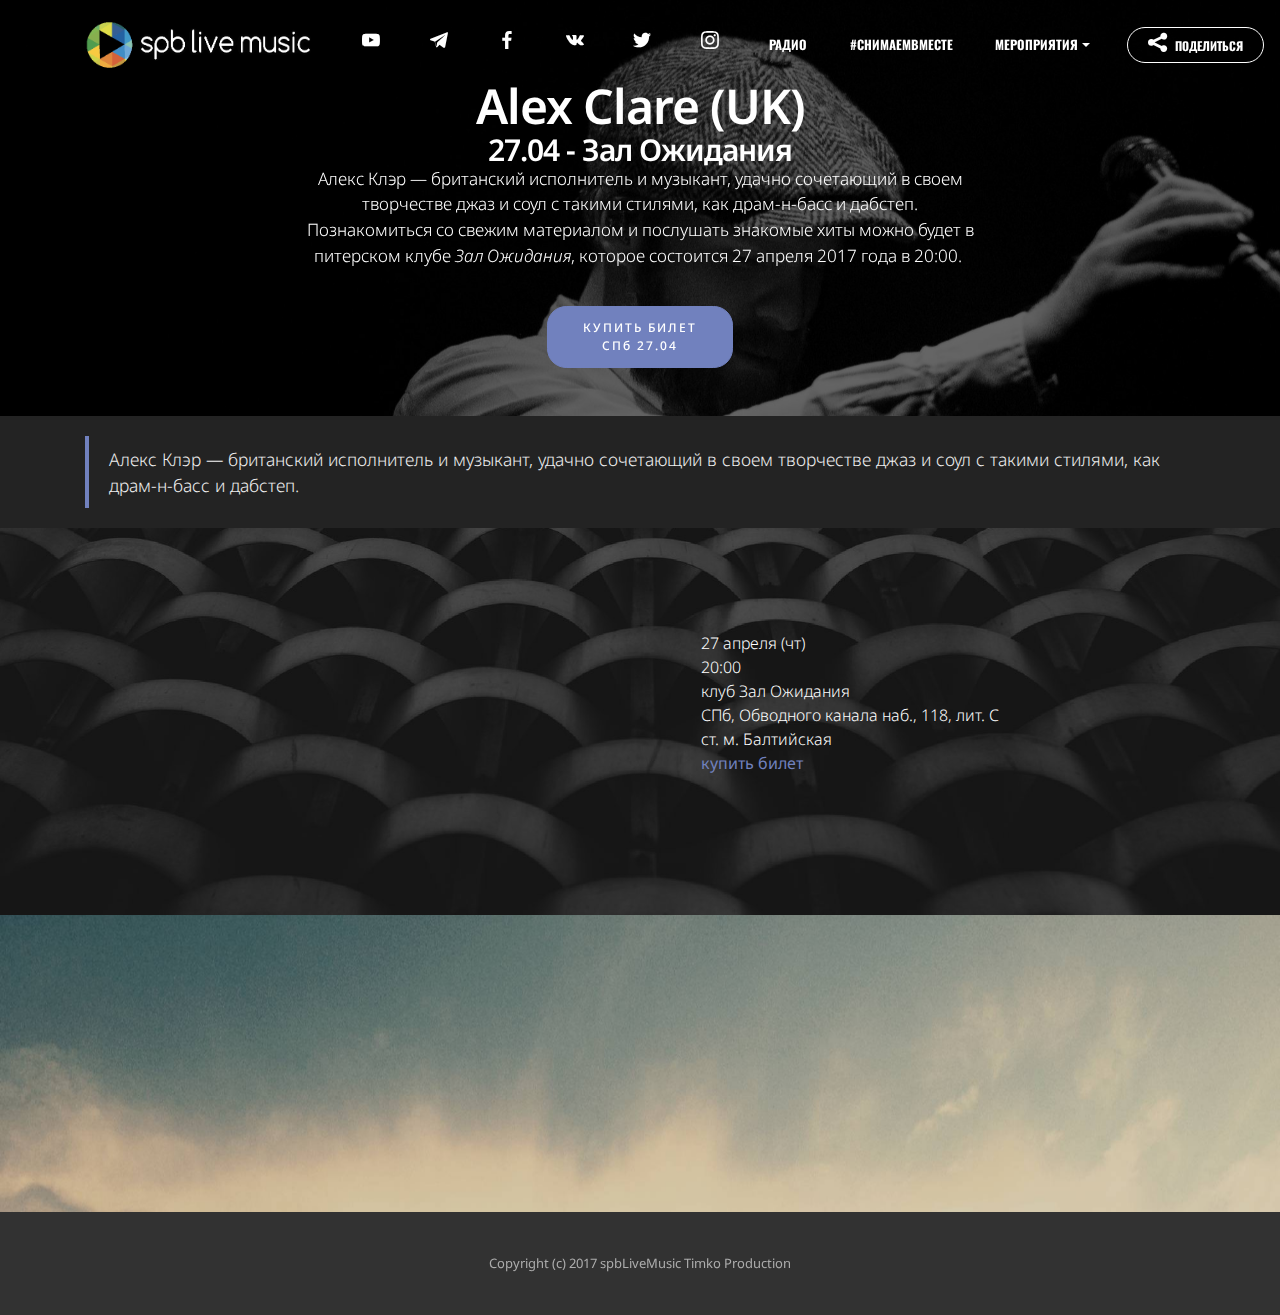
==== alex-clare.html @ aedd5a58 "create github pages" ====
<!DOCTYPE html>
<html>
<head>
  <!-- Site made with Mobirise Website Builder v3.12.1, https://mobirise.com -->
  <meta charset="UTF-8">
  <meta http-equiv="X-UA-Compatible" content="IE=edge">
  <meta name="generator" content="Mobirise v3.12.1, mobirise.com">
  <meta name="viewport" content="width=device-width, initial-scale=1">
  <link rel="shortcut icon" href="assets/images/favicon-96x96-128x128-6.png" type="image/x-icon">
  <meta name="description" content="Информация и отчёты о самых интересных концертах в Санкт-Петербурге! spbLiveMusic.ru Alex Clare">
  <title>spb Live Music - Alex Clare - Правильная Живая Музыка в Санкт-Петербурге // spbLiveMusic.ru</title>
  <link rel="stylesheet" href="https://fonts.googleapis.com/css?family=Lora:400,700,400italic,700italic&amp;subset=latin">
  <link rel="stylesheet" href="https://fonts.googleapis.com/css?family=Montserrat:400,700">
  <link rel="stylesheet" href="https://fonts.googleapis.com/css?family=Raleway:100,100i,200,200i,300,300i,400,400i,500,500i,600,600i,700,700i,800,800i,900,900i">
  <link rel="stylesheet" href="assets/bootstrap-material-design-font/css/material.css">
  <link rel="stylesheet" href="assets/tether/tether.min.css">
  <link rel="stylesheet" href="assets/bootstrap/css/bootstrap.min.css">
  <link rel="stylesheet" href="assets/animate.css/animate.min.css">
  <link rel="stylesheet" href="assets/dropdown/css/style.css">
  <link rel="stylesheet" href="assets/socicon/css/styles.css">
  <link rel="stylesheet" href="assets/theme/css/style.css">
  <link rel="stylesheet" href="assets/mobirise/css/mbr-additional.css" type="text/css">
  
  
  
</head>
<body>

<!-- Google Analytics -->
<script>
  (function(i,s,o,g,r,a,m){i['GoogleAnalyticsObject']=r;i[r]=i[r]||function(){
  (i[r].q=i[r].q||[]).push(arguments)},i[r].l=1*new Date();a=s.createElement(o),
  m=s.getElementsByTagName(o)[0];a.async=1;a.src=g;m.parentNode.insertBefore(a,m)
  })(window,document,'script','https://www.google-analytics.com/analytics.js','ga');

  ga('create', 'UA-97236355-1', 'auto');
  ga('send', 'pageview');

</script>
<!-- /Google Analytics -->


<section id="menu-2w">

    <nav class="navbar navbar-dropdown bg-color transparent navbar-fixed-top">
        <div class="container">

            <div class="mbr-table">
                <div class="mbr-table-cell">

                    <div class="navbar-brand">
                        <a href="http://spblivemusic.ru" class="navbar-logo"><img src="assets/images/spblivemusiclogoalpha-2-581x128.png" alt="spb Live Music - Правильная Живая Музыка в СПб" title="spbLiveMusic.ru"></a>
                        
                    </div>

                </div>
                <div class="mbr-table-cell">

                    <button class="navbar-toggler pull-xs-right hidden-md-up" type="button" data-toggle="collapse" data-target="#exCollapsingNavbar">
                        <div class="hamburger-icon"></div>
                    </button>

                    <ul class="nav-dropdown collapse pull-xs-right nav navbar-nav navbar-toggleable-sm" id="exCollapsingNavbar"><li class="nav-item"><a class="nav-link link" href="https://www.youtube.com/channel/UCCY2X1tJ2CCzSnLNsXWW21g" aria-expanded="false" target="_blank"><span class="socicon socicon-youtube mbr-iconfont mbr-iconfont-btn"></span></a></li><li class="nav-item"><a class="nav-link link" href="https://t.me/spbLiveMusic" aria-expanded="false" target="_blank"><span class="socicon socicon-telegram mbr-iconfont mbr-iconfont-btn"></span></a></li><li class="nav-item"><a class="nav-link link" href="https://www.facebook.com/spbLiveMusic/" aria-expanded="false" target="_blank"><span class="socicon socicon-facebook mbr-iconfont mbr-iconfont-btn"></span></a></li><li class="nav-item"><a class="nav-link link" href="https://vk.com/spblivemusicru" aria-expanded="false" target="_blank"><span class="socicon socicon-vkontakte mbr-iconfont mbr-iconfont-btn"></span></a></li><li class="nav-item"><a class="nav-link link" href="https://twitter.com/SpbLiveMusic" aria-expanded="false" target="_blank"><span class="socicon socicon-twitter mbr-iconfont mbr-iconfont-btn"></span></a></li><li class="nav-item"><a class="nav-link link" href="https://instagram.com/spbLiveMusic" aria-expanded="false" target="_blank"><span class="socicon socicon-instagram mbr-iconfont mbr-iconfont-btn"></span></a></li><li class="nav-item"><a class="nav-link link" href="https://spblivemusic.ru/radio" aria-expanded="false" target="_blank">РАДИО</a></li><li class="nav-item"><a class="nav-link link" href="index.html#msg-box5-3h" aria-expanded="false">#СНИМАЕМВМЕСТЕ</a></li><li class="nav-item dropdown open"><a class="nav-link link dropdown-toggle" href="" aria-expanded="true" data-toggle="dropdown-submenu">МЕРОПРИЯТИЯ</a><div class="dropdown-menu"><a class="dropdown-item" href="royksopp.html" aria-expanded="false"><p>RÖYKSOPP - 17.06 (СБ, МСК)</p></a><a class="dropdown-item" href="torba-na-kruche.html" aria-expanded="false"><p>ТОРБА-НА-КРУЧЕ - 22.06 (ЧТ)</p></a><a class="dropdown-item" href="raised-by-swans.html" aria-expanded="false"><p>RAISED BY SWANS (CANADA)</p></a><br></div></li><li class="nav-item nav-btn"><a class="nav-link btn btn-white btn-white-outline" href="#bottom"><span class="socicon socicon-sharethis mbr-iconfont mbr-iconfont-btn"></span>ПОДЕЛИТЬСЯ</a></li></ul>
                    <button hidden="" class="navbar-toggler navbar-close" type="button" data-toggle="collapse" data-target="#exCollapsingNavbar">
                        <div class="close-icon"></div>
                    </button>

                </div>
            </div>

        </div>
    </nav>

</section>

<section class="engine"><a rel="external" href="https://mobirise.com">Web Page Creator</a></section><section class="mbr-section article mbr-parallax-background mbr-after-navbar" id="msg-box3-2v" style="background-image: url(assets/images/alex-clare-2000x1125.jpg); padding-top: 80px; padding-bottom: 40px;">

    <div class="mbr-overlay" style="opacity: 0.6; background-color: rgb(0, 0, 0);">
    </div>
    <div class="container">
        <div class="row">
            <div class="col-md-8 col-md-offset-2 text-xs-center">
                <h3 class="mbr-section-title display-2">Alex Clare (UK)<div>27.04 - Зал Ожидания</div></h3>
                <div class="lead">Алекс Клэр — британский исполнитель и музыкант, удачно сочетающий в своем творчестве джаз и соул с такими стилями, как драм-н-басс и дабстеп.<div>Познакомиться со свежим материалом и послушать знакомые хиты можно будет в питерском клубе <em>Зал Ожидания</em>, которое состоится 27 апреля 2017 года в 20:00.&nbsp;</div></div>
                <div><a class="btn btn-primary" href="https://spb.ponominalu.ru/event/alex-clare?promote=timkopro" target="_blank">КУПИТЬ БИЛЕТ<br>СПб 27.04<br></a> </div>
            </div>
        </div>
    </div>

</section>

<section class="mbr-section article mbr-section__container" id="content2-2y" style="background-color: rgb(35, 35, 35); padding-top: 20px; padding-bottom: 20px;">

    <div class="container">
        <div class="row">
            <div class="col-xs-12 lead"><blockquote>Алекс Клэр — британский исполнитель и музыкант, удачно сочетающий в своем творчестве джаз и соул с такими стилями, как драм-н-басс и дабстеп.</blockquote></div>
        </div>
    </div>

</section>

<section class="mbr-section" id="msg-box5-2z" style="background-image: url(assets/images/mbr-2-2000x1333.jpg); padding-top: 40px; padding-bottom: 40px;">

    <div class="mbr-overlay" style="opacity: 0.5; background-color: rgb(0, 0, 0);">
    </div>
    <div class="container">
        <div class="row">
            <div class="mbr-table-md-up">

              <div class="mbr-table-cell mbr-right-padding-md-up mbr-valign-top col-md-7 image-size" style="width: 54%;">
                  <div class="mbr-figure"><iframe class="mbr-embedded-video" src="https://www.youtube.com/embed/OuvdzBt64RQ?rel=0&amp;amp;showinfo=0&amp;autoplay=0&amp;loop=0" width="1280" height="720" frameborder="0" allowfullscreen></iframe></div>
              </div>

              


              <div class="mbr-table-cell col-md-5 text-xs-center text-md-left content-size">
                  
                  <div class="lead">

                    <p>27 апреля (чт)<br>20:00<br>клуб Зал Ожидания<br>СПб, Обводного канала наб., 118, лит. C<br>ст. м. Балтийская<br><a href="https://spb.ponominalu.ru/event/alex-clare?promote=timkopro" target="_blank">купить билет</a><br></p>

                  </div>

                  
              </div>


              

            </div>
        </div>
    </div>

</section>

<section class="mbr-section mbr-section-md-padding mbr-parallax-background" id="social-buttons1-30" style="background-image: url(assets/images/jumbotron.jpg); padding-top: 90px; padding-bottom: 90px;">
    
    <div class="container">
        <div class="row">
            <div class="col-md-8 col-md-offset-2 text-xs-center">
                <h3 class="mbr-section-title display-2">Поделиться этой страницей</h3>
                <div>

                  <div class="mbr-social-likes" data-counters="false">
                    <span class="btn btn-social facebook" title="Share link on Facebook">
                        <i class="socicon socicon-facebook"></i>
                    </span>
                    <span class="btn btn-social twitter" title="Share link on Twitter">
                        <i class="socicon socicon-twitter"></i>
                    </span>
                    <span class="btn btn-social plusone" title="Share link on Google+">
                        <i class="socicon socicon-googleplus"></i>
                    </span>
                    <span class="btn btn-social vkontakte" title="Share link on VKontakte">
                        <i class="socicon socicon-vkontakte"></i>
                    </span>
                    <span class="btn btn-social odnoklassniki" title="Share link on Odnoklassniki">
                        <i class="socicon socicon-odnoklassniki"></i>
                    </span>
                  </div>

                </div>
            </div>
        </div>
    </div>
</section>

<footer class="mbr-small-footer mbr-section mbr-section-nopadding" id="footer1-2x" style="background-color: rgb(50, 50, 50); padding-top: 2.625rem; padding-bottom: 2.625rem;">
    
    <div class="container">
        <p class="text-xs-center">Copyright (c) 2017 spbLiveMusic Timko Production</p>
    </div>
</footer>


  <script src="assets/web/assets/jquery/jquery.min.js"></script>
  <script src="assets/tether/tether.min.js"></script>
  <script src="assets/bootstrap/js/bootstrap.min.js"></script>
  <script src="assets/smooth-scroll/smooth-scroll.js"></script>
  <script src="assets/jarallax/jarallax.js"></script>
  <script src="assets/viewport-checker/jquery.viewportchecker.js"></script>
  <script src="assets/dropdown/js/script.min.js"></script>
  <script src="assets/touch-swipe/jquery.touch-swipe.min.js"></script>
  <script src="assets/social-likes/social-likes.js"></script>
  <script src="assets/theme/js/script.js"></script>
  
  
  <input name="animation" type="hidden">
  </body>
</html>
---- assets/bootstrap-material-design-font/css/material.css ----
@font-face {
  font-family: 'Material-Design-Icons';
  src: url('../fonts/Material-Design-Icons.eot?3ocs8m');
  src: url('../fonts/Material-Design-Icons.eot?#iefix3ocs8m') format('embedded-opentype'), url('../fonts/Material-Design-Icons.woff?3ocs8m') format('woff'), url('../fonts/Material-Design-Icons.ttf?3ocs8m') format('truetype'), url('../fonts/Material-Design-Icons.svg?3ocs8m#Material-Design-Icons') format('svg');
  font-weight: normal;
  font-style: normal;
}
[class^="mdi-"],
[class*="mdi-"] {
  speak: none;
  display: inline-block;
  font-style: normal;
  font-variant:normal;
  font-weight:normal;
  /*font-size:24px;*/
  line-height:1;
  font-family:'Material-Design-Icons' !important;
  text-rendering: auto;
  
  -webkit-font-smoothing: antialiased;
  -moz-osx-font-smoothing: grayscale;
  -webkit-transform: translate(0, 0);
      -ms-transform: translate(0, 0);
          transform: translate(0, 0);
}
[class^="mdi-"]:before,
[class*="mdi-"]:before {
  display: inline-block;
  speak: none;
  text-decoration: inherit;
}
[class^="mdi-"].pull-left,
[class*="mdi-"].pull-left {
  margin-right: .3em;
}
[class^="mdi-"].pull-right,
[class*="mdi-"].pull-right {
  margin-left: .3em;
}
[class^="mdi-"].mdi-lg:before,
[class*="mdi-"].mdi-lg:before,
[class^="mdi-"].mdi-lg:after,
[class*="mdi-"].mdi-lg:after {
  font-size: 1.33333333em;
  line-height: 0.75em;
  vertical-align: -15%;
}
[class^="mdi-"].mdi-2x:before,
[class*="mdi-"].mdi-2x:before,
[class^="mdi-"].mdi-2x:after,
[class*="mdi-"].mdi-2x:after {
  font-size: 2em;
}
[class^="mdi-"].mdi-3x:before,
[class*="mdi-"].mdi-3x:before,
[class^="mdi-"].mdi-3x:after,
[class*="mdi-"].mdi-3x:after {
  font-size: 3em;
}
[class^="mdi-"].mdi-4x:before,
[class*="mdi-"].mdi-4x:before,
[class^="mdi-"].mdi-4x:after,
[class*="mdi-"].mdi-4x:after {
  font-size: 4em;
}
[class^="mdi-"].mdi-5x:before,
[class*="mdi-"].mdi-5x:before,
[class^="mdi-"].mdi-5x:after,
[class*="mdi-"].mdi-5x:after {
  font-size: 5em;
}
[class^="mdi-device-signal-cellular-"]:after,
[class^="mdi-device-battery-"]:after,
[class^="mdi-device-battery-charging-"]:after,
[class^="mdi-device-signal-cellular-connected-no-internet-"]:after,
[class^="mdi-device-signal-wifi-"]:after,
[class^="mdi-device-signal-wifi-statusbar-not-connected"]:after,
.mdi-device-network-wifi:after {
  opacity: .3;
  position: absolute;
  left: 0;
  top: 0;
  z-index: 1;
  display: inline-block;
  speak: none;
  text-decoration: inherit;
}
[class^="mdi-device-signal-cellular-"]:after {
  content: "\e758";
}
[class^="mdi-device-battery-"]:after {
  content: "\e735";
}
[class^="mdi-device-battery-charging-"]:after {
  content: "\e733";
}
[class^="mdi-device-signal-cellular-connected-no-internet-"]:after {
  content: "\e75d";
}
[class^="mdi-device-signal-wifi-"]:after,
.mdi-device-network-wifi:after {
  content: "\e765";
}
[class^="mdi-device-signal-wifi-statusbasr-not-connected"]:after {
  content: "\e8f7";
}
.mdi-device-signal-cellular-off:after,
.mdi-device-signal-cellular-null:after,
.mdi-device-signal-cellular-no-sim:after,
.mdi-device-signal-wifi-off:after,
.mdi-device-signal-wifi-4-bar:after,
.mdi-device-signal-cellular-4-bar:after,
.mdi-device-battery-alert:after,
.mdi-device-signal-cellular-connected-no-internet-4-bar:after,
.mdi-device-battery-std:after,
.mdi-device-battery-full .mdi-device-battery-unknown:after {
  content: "";
}
.mdi-fw {
  width: 1.28571429em;
  text-align: center;
}
.mdi-ul {
  padding-left: 0;
  margin-left: 2.14285714em;
  list-style-type: none;
}
.mdi-ul > li {
  position: relative;
}
.mdi-li {
  position: absolute;
  left: -2.14285714em;
  width: 2.14285714em;
  top: 0.14285714em;
  text-align: center;
}
.mdi-li.mdi-lg {
  left: -1.85714286em;
}
.mdi-border {
  padding: .2em .25em .15em;
  border: solid 0.08em #eeeeee;
  border-radius: .1em;
}
.mdi-spin {
  -webkit-animation: mdi-spin 2s infinite linear;
  animation: mdi-spin 2s infinite linear;
  -webkit-transform-origin: 50% 50%;
  -ms-transform-origin: 50% 50%;
      transform-origin: 50% 50%;
}
.mdi-pulse {
  -webkit-animation: mdi-spin 1s steps(8) infinite;
  animation: mdi-spin 1s steps(8) infinite;
  -webkit-transform-origin: 50% 50%;
  -ms-transform-origin: 50% 50%;
      transform-origin: 50% 50%;
}
@-webkit-keyframes mdi-spin {
  0% {
    -webkit-transform: rotate(0deg);
    transform: rotate(0deg);
  }
  100% {
    -webkit-transform: rotate(359deg);
    transform: rotate(359deg);
  }
}
@keyframes mdi-spin {
  0% {
    -webkit-transform: rotate(0deg);
    transform: rotate(0deg);
  }
  100% {
    -webkit-transform: rotate(359deg);
    transform: rotate(359deg);
  }
}
.mdi-rotate-90 {
  filter: progid:DXImageTransform.Microsoft.BasicImage(rotation=1);
  -webkit-transform: rotate(90deg);
  -ms-transform: rotate(90deg);
  transform: rotate(90deg);
}
.mdi-rotate-180 {
  filter: progid:DXImageTransform.Microsoft.BasicImage(rotation=2);
  -webkit-transform: rotate(180deg);
  -ms-transform: rotate(180deg);
  transform: rotate(180deg);
}
.mdi-rotate-270 {
  filter: progid:DXImageTransform.Microsoft.BasicImage(rotation=3);
  -webkit-transform: rotate(270deg);
  -ms-transform: rotate(270deg);
  transform: rotate(270deg);
}
.mdi-flip-horizontal {
  filter: progid:DXImageTransform.Microsoft.BasicImage(rotation=0, mirror=1);
  -webkit-transform: scale(-1, 1);
  -ms-transform: scale(-1, 1);
  transform: scale(-1, 1);
}
.mdi-flip-vertical {
  filter: progid:DXImageTransform.Microsoft.BasicImage(rotation=2, mirror=1);
  -webkit-transform: scale(1, -1);
  -ms-transform: scale(1, -1);
  transform: scale(1, -1);
}
:root .mdi-rotate-90,
:root .mdi-rotate-180,
:root .mdi-rotate-270,
:root .mdi-flip-horizontal,
:root .mdi-flip-vertical {
  -webkit-filter: none;
          filter: none;
}
.mdi-stack {
  position: relative;
  display: inline-block;
  width: 2em;
  height: 2em;
  line-height: 2em;
  vertical-align: middle;
}
.mdi-stack-1x,
.mdi-stack-2x {
  position: absolute;
  left: 0;
  width: 100%;
  text-align: center;
}
.mdi-stack-1x {
  line-height: inherit;
}
.mdi-stack-2x {
  font-size: 2em;
}
.mdi-inverse {
  color: #ffffff;
}
/* Start Icons */
.mdi-action-3d-rotation:before {
  content: "\e600";
}
.mdi-action-accessibility:before {
  content: "\e601";
}
.mdi-action-account-balance-wallet:before {
  content: "\e602";
}
.mdi-action-account-balance:before {
  content: "\e603";
}
.mdi-action-account-box:before {
  content: "\e604";
}
.mdi-action-account-child:before {
  content: "\e605";
}
.mdi-action-account-circle:before {
  content: "\e606";
}
.mdi-action-add-shopping-cart:before {
  content: "\e607";
}
.mdi-action-alarm-add:before {
  content: "\e608";
}
.mdi-action-alarm-off:before {
  content: "\e609";
}
.mdi-action-alarm-on:before {
  content: "\e60a";
}
.mdi-action-alarm:before {
  content: "\e60b";
}
.mdi-action-android:before {
  content: "\e60c";
}
.mdi-action-announcement:before {
  content: "\e60d";
}
.mdi-action-aspect-ratio:before {
  content: "\e60e";
}
.mdi-action-assessment:before {
  content: "\e60f";
}
.mdi-action-assignment-ind:before {
  content: "\e610";
}
.mdi-action-assignment-late:before {
  content: "\e611";
}
.mdi-action-assignment-return:before {
  content: "\e612";
}
.mdi-action-assignment-returned:before {
  content: "\e613";
}
.mdi-action-assignment-turned-in:before {
  content: "\e614";
}
.mdi-action-assignment:before {
  content: "\e615";
}
.mdi-action-autorenew:before {
  content: "\e616";
}
.mdi-action-backup:before {
  content: "\e617";
}
.mdi-action-book:before {
  content: "\e618";
}
.mdi-action-bookmark-outline:before {
  content: "\e619";
}
.mdi-action-bookmark:before {
  content: "\e61a";
}
.mdi-action-bug-report:before {
  content: "\e61b";
}
.mdi-action-cached:before {
  content: "\e61c";
}
.mdi-action-check-circle:before {
  content: "\e61d";
}
.mdi-action-class:before {
  content: "\e61e";
}
.mdi-action-credit-card:before {
  content: "\e61f";
}
.mdi-action-dashboard:before {
  content: "\e620";
}
.mdi-action-delete:before {
  content: "\e621";
}
.mdi-action-description:before {
  content: "\e622";
}
.mdi-action-dns:before {
  content: "\e623";
}
.mdi-action-done-all:before {
  content: "\e624";
}
.mdi-action-done:before {
  content: "\e625";
}
.mdi-action-event:before {
  content: "\e626";
}
.mdi-action-exit-to-app:before {
  content: "\e627";
}
.mdi-action-explore:before {
  content: "\e628";
}
.mdi-action-extension:before {
  content: "\e629";
}
.mdi-action-face-unlock:before {
  content: "\e62a";
}
.mdi-action-favorite-outline:before {
  content: "\e62b";
}
.mdi-action-favorite:before {
  content: "\e62c";
}
.mdi-action-find-in-page:before {
  content: "\e62d";
}
.mdi-action-find-replace:before {
  content: "\e62e";
}
.mdi-action-flip-to-back:before {
  content: "\e62f";
}
.mdi-action-flip-to-front:before {
  content: "\e630";
}
.mdi-action-get-app:before {
  content: "\e631";
}
.mdi-action-grade:before {
  content: "\e632";
}
.mdi-action-group-work:before {
  content: "\e633";
}
.mdi-action-help:before {
  content: "\e634";
}
.mdi-action-highlight-remove:before {
  content: "\e635";
}
.mdi-action-history:before {
  content: "\e636";
}
.mdi-action-home:before {
  content: "\e637";
}
.mdi-action-https:before {
  content: "\e638";
}
.mdi-action-info-outline:before {
  content: "\e639";
}
.mdi-action-info:before {
  content: "\e63a";
}
.mdi-action-input:before {
  content: "\e63b";
}
.mdi-action-invert-colors:before {
  content: "\e63c";
}
.mdi-action-label-outline:before {
  content: "\e63d";
}
.mdi-action-label:before {
  content: "\e63e";
}
.mdi-action-language:before {
  content: "\e63f";
}
.mdi-action-launch:before {
  content: "\e640";
}
.mdi-action-list:before {
  content: "\e641";
}
.mdi-action-lock-open:before {
  content: "\e642";
}
.mdi-action-lock-outline:before {
  content: "\e643";
}
.mdi-action-lock:before {
  content: "\e644";
}
.mdi-action-loyalty:before {
  content: "\e645";
}
.mdi-action-markunread-mailbox:before {
  content: "\e646";
}
.mdi-action-note-add:before {
  content: "\e647";
}
.mdi-action-open-in-browser:before {
  content: "\e648";
}
.mdi-action-open-in-new:before {
  content: "\e649";
}
.mdi-action-open-with:before {
  content: "\e64a";
}
.mdi-action-pageview:before {
  content: "\e64b";
}
.mdi-action-payment:before {
  content: "\e64c";
}
.mdi-action-perm-camera-mic:before {
  content: "\e64d";
}
.mdi-action-perm-contact-cal:before {
  content: "\e64e";
}
.mdi-action-perm-data-setting:before {
  content: "\e64f";
}
.mdi-action-perm-device-info:before {
  content: "\e650";
}
.mdi-action-perm-identity:before {
  content: "\e651";
}
.mdi-action-perm-media:before {
  content: "\e652";
}
.mdi-action-perm-phone-msg:before {
  content: "\e653";
}
.mdi-action-perm-scan-wifi:before {
  content: "\e654";
}
.mdi-action-picture-in-picture:before {
  content: "\e655";
}
.mdi-action-polymer:before {
  content: "\e656";
}
.mdi-action-print:before {
  content: "\e657";
}
.mdi-action-query-builder:before {
  content: "\e658";
}
.mdi-action-question-answer:before {
  content: "\e659";
}
.mdi-action-receipt:before {
  content: "\e65a";
}
.mdi-action-redeem:before {
  content: "\e65b";
}
.mdi-action-reorder:before {
  content: "\e65c";
}
.mdi-action-report-problem:before {
  content: "\e65d";
}
.mdi-action-restore:before {
  content: "\e65e";
}
.mdi-action-room:before {
  content: "\e65f";
}
.mdi-action-schedule:before {
  content: "\e660";
}
.mdi-action-search:before {
  content: "\e661";
}
.mdi-action-settings-applications:before {
  content: "\e662";
}
.mdi-action-settings-backup-restore:before {
  content: "\e663";
}
.mdi-action-settings-bluetooth:before {
  content: "\e664";
}
.mdi-action-settings-cell:before {
  content: "\e665";
}
.mdi-action-settings-display:before {
  content: "\e666";
}
.mdi-action-settings-ethernet:before {
  content: "\e667";
}
.mdi-action-settings-input-antenna:before {
  content: "\e668";
}
.mdi-action-settings-input-component:before {
  content: "\e669";
}
.mdi-action-settings-input-composite:before {
  content: "\e66a";
}
.mdi-action-settings-input-hdmi:before {
  content: "\e66b";
}
.mdi-action-settings-input-svideo:before {
  content: "\e66c";
}
.mdi-action-settings-overscan:before {
  content: "\e66d";
}
.mdi-action-settings-phone:before {
  content: "\e66e";
}
.mdi-action-settings-power:before {
  content: "\e66f";
}
.mdi-action-settings-remote:before {
  content: "\e670";
}
.mdi-action-settings-voice:before {
  content: "\e671";
}
.mdi-action-settings:before {
  content: "\e672";
}
.mdi-action-shop-two:before {
  content: "\e673";
}
.mdi-action-shop:before {
  content: "\e674";
}
.mdi-action-shopping-basket:before {
  content: "\e675";
}
.mdi-action-shopping-cart:before {
  content: "\e676";
}
.mdi-action-speaker-notes:before {
  content: "\e677";
}
.mdi-action-spellcheck:before {
  content: "\e678";
}
.mdi-action-star-rate:before {
  content: "\e679";
}
.mdi-action-stars:before {
  content: "\e67a";
}
.mdi-action-store:before {
  content: "\e67b";
}
.mdi-action-subject:before {
  content: "\e67c";
}
.mdi-action-supervisor-account:before {
  content: "\e67d";
}
.mdi-action-swap-horiz:before {
  content: "\e67e";
}
.mdi-action-swap-vert-circle:before {
  content: "\e67f";
}
.mdi-action-swap-vert:before {
  content: "\e680";
}
.mdi-action-system-update-tv:before {
  content: "\e681";
}
.mdi-action-tab-unselected:before {
  content: "\e682";
}
.mdi-action-tab:before {
  content: "\e683";
}
.mdi-action-theaters:before {
  content: "\e684";
}
.mdi-action-thumb-down:before {
  content: "\e685";
}
.mdi-action-thumb-up:before {
  content: "\e686";
}
.mdi-action-thumbs-up-down:before {
  content: "\e687";
}
.mdi-action-toc:before {
  content: "\e688";
}
.mdi-action-today:before {
  content: "\e689";
}
.mdi-action-track-changes:before {
  content: "\e68a";
}
.mdi-action-translate:before {
  content: "\e68b";
}
.mdi-action-trending-down:before {
  content: "\e68c";
}
.mdi-action-trending-neutral:before {
  content: "\e68d";
}
.mdi-action-trending-up:before {
  content: "\e68e";
}
.mdi-action-turned-in-not:before {
  content: "\e68f";
}
.mdi-action-turned-in:before {
  content: "\e690";
}
.mdi-action-verified-user:before {
  content: "\e691";
}
.mdi-action-view-agenda:before {
  content: "\e692";
}
.mdi-action-view-array:before {
  content: "\e693";
}
.mdi-action-view-carousel:before {
  content: "\e694";
}
.mdi-action-view-column:before {
  content: "\e695";
}
.mdi-action-view-day:before {
  content: "\e696";
}
.mdi-action-view-headline:before {
  content: "\e697";
}
.mdi-action-view-list:before {
  content: "\e698";
}
.mdi-action-view-module:before {
  content: "\e699";
}
.mdi-action-view-quilt:before {
  content: "\e69a";
}
.mdi-action-view-stream:before {
  content: "\e69b";
}
.mdi-action-view-week:before {
  content: "\e69c";
}
.mdi-action-visibility-off:before {
  content: "\e69d";
}
.mdi-action-visibility:before {
  content: "\e69e";
}
.mdi-action-wallet-giftcard:before {
  content: "\e69f";
}
.mdi-action-wallet-membership:before {
  content: "\e6a0";
}
.mdi-action-wallet-travel:before {
  content: "\e6a1";
}
.mdi-action-work:before {
  content: "\e6a2";
}
.mdi-alert-error:before {
  content: "\e6a3";
}
.mdi-alert-warning:before {
  content: "\e6a4";
}
.mdi-av-album:before {
  content: "\e6a5";
}
.mdi-av-closed-caption:before {
  content: "\e6a6";
}
.mdi-av-equalizer:before {
  content: "\e6a7";
}
.mdi-av-explicit:before {
  content: "\e6a8";
}
.mdi-av-fast-forward:before {
  content: "\e6a9";
}
.mdi-av-fast-rewind:before {
  content: "\e6aa";
}
.mdi-av-games:before {
  content: "\e6ab";
}
.mdi-av-hearing:before {
  content: "\e6ac";
}
.mdi-av-high-quality:before {
  content: "\e6ad";
}
.mdi-av-loop:before {
  content: "\e6ae";
}
.mdi-av-mic-none:before {
  content: "\e6af";
}
.mdi-av-mic-off:before {
  content: "\e6b0";
}
.mdi-av-mic:before {
  content: "\e6b1";
}
.mdi-av-movie:before {
  content: "\e6b2";
}
.mdi-av-my-library-add:before {
  content: "\e6b3";
}
.mdi-av-my-library-books:before {
  content: "\e6b4";
}
.mdi-av-my-library-music:before {
  content: "\e6b5";
}
.mdi-av-new-releases:before {
  content: "\e6b6";
}
.mdi-av-not-interested:before {
  content: "\e6b7";
}
.mdi-av-pause-circle-fill:before {
  content: "\e6b8";
}
.mdi-av-pause-circle-outline:before {
  content: "\e6b9";
}
.mdi-av-pause:before {
  content: "\e6ba";
}
.mdi-av-play-arrow:before {
  content: "\e6bb";
}
.mdi-av-play-circle-fill:before {
  content: "\e6bc";
}
.mdi-av-play-circle-outline:before {
  content: "\e6bd";
}
.mdi-av-play-shopping-bag:before {
  content: "\e6be";
}
.mdi-av-playlist-add:before {
  content: "\e6bf";
}
.mdi-av-queue-music:before {
  content: "\e6c0";
}
.mdi-av-queue:before {
  content: "\e6c1";
}
.mdi-av-radio:before {
  content: "\e6c2";
}
.mdi-av-recent-actors:before {
  content: "\e6c3";
}
.mdi-av-repeat-one:before {
  content: "\e6c4";
}
.mdi-av-repeat:before {
  content: "\e6c5";
}
.mdi-av-replay:before {
  content: "\e6c6";
}
.mdi-av-shuffle:before {
  content: "\e6c7";
}
.mdi-av-skip-next:before {
  content: "\e6c8";
}
.mdi-av-skip-previous:before {
  content: "\e6c9";
}
.mdi-av-snooze:before {
  content: "\e6ca";
}
.mdi-av-stop:before {
  content: "\e6cb";
}
.mdi-av-subtitles:before {
  content: "\e6cc";
}
.mdi-av-surround-sound:before {
  content: "\e6cd";
}
.mdi-av-timer:before {
  content: "\e6ce";
}
.mdi-av-video-collection:before {
  content: "\e6cf";
}
.mdi-av-videocam-off:before {
  content: "\e6d0";
}
.mdi-av-videocam:before {
  content: "\e6d1";
}
.mdi-av-volume-down:before {
  content: "\e6d2";
}
.mdi-av-volume-mute:before {
  content: "\e6d3";
}
.mdi-av-volume-off:before {
  content: "\e6d4";
}
.mdi-av-volume-up:before {
  content: "\e6d5";
}
.mdi-av-web:before {
  content: "\e6d6";
}
.mdi-communication-business:before {
  content: "\e6d7";
}
.mdi-communication-call-end:before {
  content: "\e6d8";
}
.mdi-communication-call-made:before {
  content: "\e6d9";
}
.mdi-communication-call-merge:before {
  content: "\e6da";
}
.mdi-communication-call-missed:before {
  content: "\e6db";
}
.mdi-communication-call-received:before {
  content: "\e6dc";
}
.mdi-communication-call-split:before {
  content: "\e6dd";
}
.mdi-communication-call:before {
  content: "\e6de";
}
.mdi-communication-chat:before {
  content: "\e6df";
}
.mdi-communication-clear-all:before {
  content: "\e6e0";
}
.mdi-communication-comment:before {
  content: "\e6e1";
}
.mdi-communication-contacts:before {
  content: "\e6e2";
}
.mdi-communication-dialer-sip:before {
  content: "\e6e3";
}
.mdi-communication-dialpad:before {
  content: "\e6e4";
}
.mdi-communication-dnd-on:before {
  content: "\e6e5";
}
.mdi-communication-email:before {
  content: "\e6e6";
}
.mdi-communication-forum:before {
  content: "\e6e7";
}
.mdi-communication-import-export:before {
  content: "\e6e8";
}
.mdi-communication-invert-colors-off:before {
  content: "\e6e9";
}
.mdi-communication-invert-colors-on:before {
  content: "\e6ea";
}
.mdi-communication-live-help:before {
  content: "\e6eb";
}
.mdi-communication-location-off:before {
  content: "\e6ec";
}
.mdi-communication-location-on:before {
  content: "\e6ed";
}
.mdi-communication-message:before {
  content: "\e6ee";
}
.mdi-communication-messenger:before {
  content: "\e6ef";
}
.mdi-communication-no-sim:before {
  content: "\e6f0";
}
.mdi-communication-phone:before {
  content: "\e6f1";
}
.mdi-communication-portable-wifi-off:before {
  content: "\e6f2";
}
.mdi-communication-quick-contacts-dialer:before {
  content: "\e6f3";
}
.mdi-communication-quick-contacts-mail:before {
  content: "\e6f4";
}
.mdi-communication-ring-volume:before {
  content: "\e6f5";
}
.mdi-communication-stay-current-landscape:before {
  content: "\e6f6";
}
.mdi-communication-stay-current-portrait:before {
  content: "\e6f7";
}
.mdi-communication-stay-primary-landscape:before {
  content: "\e6f8";
}
.mdi-communication-stay-primary-portrait:before {
  content: "\e6f9";
}
.mdi-communication-swap-calls:before {
  content: "\e6fa";
}
.mdi-communication-textsms:before {
  content: "\e6fb";
}
.mdi-communication-voicemail:before {
  content: "\e6fc";
}
.mdi-communication-vpn-key:before {
  content: "\e6fd";
}
.mdi-content-add-box:before {
  content: "\e6fe";
}
.mdi-content-add-circle-outline:before {
  content: "\e6ff";
}
.mdi-content-add-circle:before {
  content: "\e700";
}
.mdi-content-add:before {
  content: "\e701";
}
.mdi-content-archive:before {
  content: "\e702";
}
.mdi-content-backspace:before {
  content: "\e703";
}
.mdi-content-block:before {
  content: "\e704";
}
.mdi-content-clear:before {
  content: "\e705";
}
.mdi-content-content-copy:before {
  content: "\e706";
}
.mdi-content-content-cut:before {
  content: "\e707";
}
.mdi-content-content-paste:before {
  content: "\e708";
}
.mdi-content-create:before {
  content: "\e709";
}
.mdi-content-drafts:before {
  content: "\e70a";
}
.mdi-content-filter-list:before {
  content: "\e70b";
}
.mdi-content-flag:before {
  content: "\e70c";
}
.mdi-content-forward:before {
  content: "\e70d";
}
.mdi-content-gesture:before {
  content: "\e70e";
}
.mdi-content-inbox:before {
  content: "\e70f";
}
.mdi-content-link:before {
  content: "\e710";
}
.mdi-content-mail:before {
  content: "\e711";
}
.mdi-content-markunread:before {
  content: "\e712";
}
.mdi-content-redo:before {
  content: "\e713";
}
.mdi-content-remove-circle-outline:before {
  content: "\e714";
}
.mdi-content-remove-circle:before {
  content: "\e715";
}
.mdi-content-remove:before {
  content: "\e716";
}
.mdi-content-reply-all:before {
  content: "\e717";
}
.mdi-content-reply:before {
  content: "\e718";
}
.mdi-content-report:before {
  content: "\e719";
}
.mdi-content-save:before {
  content: "\e71a";
}
.mdi-content-select-all:before {
  content: "\e71b";
}
.mdi-content-send:before {
  content: "\e71c";
}
.mdi-content-sort:before {
  content: "\e71d";
}
.mdi-content-text-format:before {
  content: "\e71e";
}
.mdi-content-undo:before {
  content: "\e71f";
}
.mdi-editor-attach-file:before {
  content: "\e776";
}
.mdi-editor-attach-money:before {
  content: "\e777";
}
.mdi-editor-border-all:before {
  content: "\e778";
}
.mdi-editor-border-bottom:before {
  content: "\e779";
}
.mdi-editor-border-clear:before {
  content: "\e77a";
}
.mdi-editor-border-color:before {
  content: "\e77b";
}
.mdi-editor-border-horizontal:before {
  content: "\e77c";
}
.mdi-editor-border-inner:before {
  content: "\e77d";
}
.mdi-editor-border-left:before {
  content: "\e77e";
}
.mdi-editor-border-outer:before {
  content: "\e77f";
}
.mdi-editor-border-right:before {
  content: "\e780";
}
.mdi-editor-border-style:before {
  content: "\e781";
}
.mdi-editor-border-top:before {
  content: "\e782";
}
.mdi-editor-border-vertical:before {
  content: "\e783";
}
.mdi-editor-format-align-center:before {
  content: "\e784";
}
.mdi-editor-format-align-justify:before {
  content: "\e785";
}
.mdi-editor-format-align-left:before {
  content: "\e786";
}
.mdi-editor-format-align-right:before {
  content: "\e787";
}
.mdi-editor-format-bold:before {
  content: "\e788";
}
.mdi-editor-format-clear:before {
  content: "\e789";
}
.mdi-editor-format-color-fill:before {
  content: "\e78a";
}
.mdi-editor-format-color-reset:before {
  content: "\e78b";
}
.mdi-editor-format-color-text:before {
  content: "\e78c";
}
.mdi-editor-format-indent-decrease:before {
  content: "\e78d";
}
.mdi-editor-format-indent-increase:before {
  content: "\e78e";
}
.mdi-editor-format-italic:before {
  content: "\e78f";
}
.mdi-editor-format-line-spacing:before {
  content: "\e790";
}
.mdi-editor-format-list-bulleted:before {
  content: "\e791";
}
.mdi-editor-format-list-numbered:before {
  content: "\e792";
}
.mdi-editor-format-paint:before {
  content: "\e793";
}
.mdi-editor-format-quote:before {
  content: "\e794";
}
.mdi-editor-format-size:before {
  content: "\e795";
}
.mdi-editor-format-strikethrough:before {
  content: "\e796";
}
.mdi-editor-format-textdirection-l-to-r:before {
  content: "\e797";
}
.mdi-editor-format-textdirection-r-to-l:before {
  content: "\e798";
}
.mdi-editor-format-underline:before {
  content: "\e799";
}
.mdi-editor-functions:before {
  content: "\e79a";
}
.mdi-editor-insert-chart:before {
  content: "\e79b";
}
.mdi-editor-insert-comment:before {
  content: "\e79c";
}
.mdi-editor-insert-drive-file:before {
  content: "\e79d";
}
.mdi-editor-insert-emoticon:before {
  content: "\e79e";
}
.mdi-editor-insert-invitation:before {
  content: "\e79f";
}
.mdi-editor-insert-link:before {
  content: "\e7a0";
}
.mdi-editor-insert-photo:before {
  content: "\e7a1";
}
.mdi-editor-merge-type:before {
  content: "\e7a2";
}
.mdi-editor-mode-comment:before {
  content: "\e7a3";
}
.mdi-editor-mode-edit:before {
  content: "\e7a4";
}
.mdi-editor-publish:before {
  content: "\e7a5";
}
.mdi-editor-vertical-align-bottom:before {
  content: "\e7a6";
}
.mdi-editor-vertical-align-center:before {
  content: "\e7a7";
}
.mdi-editor-vertical-align-top:before {
  content: "\e7a8";
}
.mdi-editor-wrap-text:before {
  content: "\e7a9";
}
.mdi-file-attachment:before {
  content: "\e7aa";
}
.mdi-file-cloud-circle:before {
  content: "\e7ab";
}
.mdi-file-cloud-done:before {
  content: "\e7ac";
}
.mdi-file-cloud-download:before {
  content: "\e7ad";
}
.mdi-file-cloud-off:before {
  content: "\e7ae";
}
.mdi-file-cloud-queue:before {
  content: "\e7af";
}
.mdi-file-cloud-upload:before {
  content: "\e7b0";
}
.mdi-file-cloud:before {
  content: "\e7b1";
}
.mdi-file-file-download:before {
  content: "\e7b2";
}
.mdi-file-file-upload:before {
  content: "\e7b3";
}
.mdi-file-folder-open:before {
  content: "\e7b4";
}
.mdi-file-folder-shared:before {
  content: "\e7b5";
}
.mdi-file-folder:before {
  content: "\e7b6";
}
.mdi-device-access-alarm:before {
  content: "\e720";
}
.mdi-device-access-alarms:before {
  content: "\e721";
}
.mdi-device-access-time:before {
  content: "\e722";
}
.mdi-device-add-alarm:before {
  content: "\e723";
}
.mdi-device-airplanemode-off:before {
  content: "\e724";
}
.mdi-device-airplanemode-on:before {
  content: "\e725";
}
.mdi-device-battery-20:before {
  content: "\e726";
}
.mdi-device-battery-30:before {
  content: "\e727";
}
.mdi-device-battery-50:before {
  content: "\e728";
}
.mdi-device-battery-60:before {
  content: "\e729";
}
.mdi-device-battery-80:before {
  content: "\e72a";
}
.mdi-device-battery-90:before {
  content: "\e72b";
}
.mdi-device-battery-alert:before {
  content: "\e72c";
}
.mdi-device-battery-charging-20:before {
  content: "\e72d";
}
.mdi-device-battery-charging-30:before {
  content: "\e72e";
}
.mdi-device-battery-charging-50:before {
  content: "\e72f";
}
.mdi-device-battery-charging-60:before {
  content: "\e730";
}
.mdi-device-battery-charging-80:before {
  content: "\e731";
}
.mdi-device-battery-charging-90:before {
  content: "\e732";
}
.mdi-device-battery-charging-full:before {
  content: "\e733";
}
.mdi-device-battery-full:before {
  content: "\e734";
}
.mdi-device-battery-std:before {
  content: "\e735";
}
.mdi-device-battery-unknown:before {
  content: "\e736";
}
.mdi-device-bluetooth-connected:before {
  content: "\e737";
}
.mdi-device-bluetooth-disabled:before {
  content: "\e738";
}
.mdi-device-bluetooth-searching:before {
  content: "\e739";
}
.mdi-device-bluetooth:before {
  content: "\e73a";
}
.mdi-device-brightness-auto:before {
  content: "\e73b";
}
.mdi-device-brightness-high:before {
  content: "\e73c";
}
.mdi-device-brightness-low:before {
  content: "\e73d";
}
.mdi-device-brightness-medium:before {
  content: "\e73e";
}
.mdi-device-data-usage:before {
  content: "\e73f";
}
.mdi-device-developer-mode:before {
  content: "\e740";
}
.mdi-device-devices:before {
  content: "\e741";
}
.mdi-device-dvr:before {
  content: "\e742";
}
.mdi-device-gps-fixed:before {
  content: "\e743";
}
.mdi-device-gps-not-fixed:before {
  content: "\e744";
}
.mdi-device-gps-off:before {
  content: "\e745";
}
.mdi-device-location-disabled:before {
  content: "\e746";
}
.mdi-device-location-searching:before {
  content: "\e747";
}
.mdi-device-multitrack-audio:before {
  content: "\e748";
}
.mdi-device-network-cell:before {
  content: "\e749";
}
.mdi-device-network-wifi:before {
  content: "\e74a";
}
.mdi-device-nfc:before {
  content: "\e74b";
}
.mdi-device-now-wallpaper:before {
  content: "\e74c";
}
.mdi-device-now-widgets:before {
  content: "\e74d";
}
.mdi-device-screen-lock-landscape:before {
  content: "\e74e";
}
.mdi-device-screen-lock-portrait:before {
  content: "\e74f";
}
.mdi-device-screen-lock-rotation:before {
  content: "\e750";
}
.mdi-device-screen-rotation:before {
  content: "\e751";
}
.mdi-device-sd-storage:before {
  content: "\e752";
}
.mdi-device-settings-system-daydream:before {
  content: "\e753";
}
.mdi-device-signal-cellular-0-bar:before {
  content: "\e754";
}
.mdi-device-signal-cellular-1-bar:before {
  content: "\e755";
}
.mdi-device-signal-cellular-2-bar:before {
  content: "\e756";
}
.mdi-device-signal-cellular-3-bar:before {
  content: "\e757";
}
.mdi-device-signal-cellular-4-bar:before {
  content: "\e758";
}
.mdi-signal-wifi-statusbar-connected-no-internet-after:before {
  content: "\e8f6";
}
.mdi-device-signal-cellular-connected-no-internet-0-bar:before {
  content: "\e759";
}
.mdi-device-signal-cellular-connected-no-internet-1-bar:before {
  content: "\e75a";
}
.mdi-device-signal-cellular-connected-no-internet-2-bar:before {
  content: "\e75b";
}
.mdi-device-signal-cellular-connected-no-internet-3-bar:before {
  content: "\e75c";
}
.mdi-device-signal-cellular-connected-no-internet-4-bar:before {
  content: "\e75d";
}
.mdi-device-signal-cellular-no-sim:before {
  content: "\e75e";
}
.mdi-device-signal-cellular-null:before {
  content: "\e75f";
}
.mdi-device-signal-cellular-off:before {
  content: "\e760";
}
.mdi-device-signal-wifi-0-bar:before {
  content: "\e761";
}
.mdi-device-signal-wifi-1-bar:before {
  content: "\e762";
}
.mdi-device-signal-wifi-2-bar:before {
  content: "\e763";
}
.mdi-device-signal-wifi-3-bar:before {
  content: "\e764";
}
.mdi-device-signal-wifi-4-bar:before {
  content: "\e765";
}
.mdi-device-signal-wifi-off:before {
  content: "\e766";
}
.mdi-device-signal-wifi-statusbar-1-bar:before {
  content: "\e767";
}
.mdi-device-signal-wifi-statusbar-2-bar:before {
  content: "\e768";
}
.mdi-device-signal-wifi-statusbar-3-bar:before {
  content: "\e769";
}
.mdi-device-signal-wifi-statusbar-4-bar:before {
  content: "\e76a";
}
.mdi-device-signal-wifi-statusbar-connected-no-internet-:before {
  content: "\e76b";
}
.mdi-device-signal-wifi-statusbar-connected-no-internet:before {
  content: "\e76f";
}
.mdi-device-signal-wifi-statusbar-connected-no-internet-2:before {
  content: "\e76c";
}
.mdi-device-signal-wifi-statusbar-connected-no-internet-3:before {
  content: "\e76d";
}
.mdi-device-signal-wifi-statusbar-connected-no-internet-4:before {
  content: "\e76e";
}
.mdi-signal-wifi-statusbar-not-connected-after:before {
  content: "\e8f7";
}
.mdi-device-signal-wifi-statusbar-not-connected:before {
  content: "\e770";
}
.mdi-device-signal-wifi-statusbar-null:before {
  content: "\e771";
}
.mdi-device-storage:before {
  content: "\e772";
}
.mdi-device-usb:before {
  content: "\e773";
}
.mdi-device-wifi-lock:before {
  content: "\e774";
}
.mdi-device-wifi-tethering:before {
  content: "\e775";
}
.mdi-hardware-cast-connected:before {
  content: "\e7b7";
}
.mdi-hardware-cast:before {
  content: "\e7b8";
}
.mdi-hardware-computer:before {
  content: "\e7b9";
}
.mdi-hardware-desktop-mac:before {
  content: "\e7ba";
}
.mdi-hardware-desktop-windows:before {
  content: "\e7bb";
}
.mdi-hardware-dock:before {
  content: "\e7bc";
}
.mdi-hardware-gamepad:before {
  content: "\e7bd";
}
.mdi-hardware-headset-mic:before {
  content: "\e7be";
}
.mdi-hardware-headset:before {
  content: "\e7bf";
}
.mdi-hardware-keyboard-alt:before {
  content: "\e7c0";
}
.mdi-hardware-keyboard-arrow-down:before {
  content: "\e7c1";
}
.mdi-hardware-keyboard-arrow-left:before {
  content: "\e7c2";
}
.mdi-hardware-keyboard-arrow-right:before {
  content: "\e7c3";
}
.mdi-hardware-keyboard-arrow-up:before {
  content: "\e7c4";
}
.mdi-hardware-keyboard-backspace:before {
  content: "\e7c5";
}
.mdi-hardware-keyboard-capslock:before {
  content: "\e7c6";
}
.mdi-hardware-keyboard-control:before {
  content: "\e7c7";
}
.mdi-hardware-keyboard-hide:before {
  content: "\e7c8";
}
.mdi-hardware-keyboard-return:before {
  content: "\e7c9";
}
.mdi-hardware-keyboard-tab:before {
  content: "\e7ca";
}
.mdi-hardware-keyboard-voice:before {
  content: "\e7cb";
}
.mdi-hardware-keyboard:before {
  content: "\e7cc";
}
.mdi-hardware-laptop-chromebook:before {
  content: "\e7cd";
}
.mdi-hardware-laptop-mac:before {
  content: "\e7ce";
}
.mdi-hardware-laptop-windows:before {
  content: "\e7cf";
}
.mdi-hardware-laptop:before {
  content: "\e7d0";
}
.mdi-hardware-memory:before {
  content: "\e7d1";
}
.mdi-hardware-mouse:before {
  content: "\e7d2";
}
.mdi-hardware-phone-android:before {
  content: "\e7d3";
}
.mdi-hardware-phone-iphone:before {
  content: "\e7d4";
}
.mdi-hardware-phonelink-off:before {
  content: "\e7d5";
}
.mdi-hardware-phonelink:before {
  content: "\e7d6";
}
.mdi-hardware-security:before {
  content: "\e7d7";
}
.mdi-hardware-sim-card:before {
  content: "\e7d8";
}
.mdi-hardware-smartphone:before {
  content: "\e7d9";
}
.mdi-hardware-speaker:before {
  content: "\e7da";
}
.mdi-hardware-tablet-android:before {
  content: "\e7db";
}
.mdi-hardware-tablet-mac:before {
  content: "\e7dc";
}
.mdi-hardware-tablet:before {
  content: "\e7dd";
}
.mdi-hardware-tv:before {
  content: "\e7de";
}
.mdi-hardware-watch:before {
  content: "\e7df";
}
.mdi-image-add-to-photos:before {
  content: "\e7e0";
}
.mdi-image-adjust:before {
  content: "\e7e1";
}
.mdi-image-assistant-photo:before {
  content: "\e7e2";
}
.mdi-image-audiotrack:before {
  content: "\e7e3";
}
.mdi-image-blur-circular:before {
  content: "\e7e4";
}
.mdi-image-blur-linear:before {
  content: "\e7e5";
}
.mdi-image-blur-off:before {
  content: "\e7e6";
}
.mdi-image-blur-on:before {
  content: "\e7e7";
}
.mdi-image-brightness-1:before {
  content: "\e7e8";
}
.mdi-image-brightness-2:before {
  content: "\e7e9";
}
.mdi-image-brightness-3:before {
  content: "\e7ea";
}
.mdi-image-brightness-4:before {
  content: "\e7eb";
}
.mdi-image-brightness-5:before {
  content: "\e7ec";
}
.mdi-image-brightness-6:before {
  content: "\e7ed";
}
.mdi-image-brightness-7:before {
  content: "\e7ee";
}
.mdi-image-brush:before {
  content: "\e7ef";
}
.mdi-image-camera-alt:before {
  content: "\e7f0";
}
.mdi-image-camera-front:before {
  content: "\e7f1";
}
.mdi-image-camera-rear:before {
  content: "\e7f2";
}
.mdi-image-camera-roll:before {
  content: "\e7f3";
}
.mdi-image-camera:before {
  content: "\e7f4";
}
.mdi-image-center-focus-strong:before {
  content: "\e7f5";
}
.mdi-image-center-focus-weak:before {
  content: "\e7f6";
}
.mdi-image-collections:before {
  content: "\e7f7";
}
.mdi-image-color-lens:before {
  content: "\e7f8";
}
.mdi-image-colorize:before {
  content: "\e7f9";
}
.mdi-image-compare:before {
  content: "\e7fa";
}
.mdi-image-control-point-duplicate:before {
  content: "\e7fb";
}
.mdi-image-control-point:before {
  content: "\e7fc";
}
.mdi-image-crop-3-2:before {
  content: "\e7fd";
}
.mdi-image-crop-5-4:before {
  content: "\e7fe";
}
.mdi-image-crop-7-5:before {
  content: "\e7ff";
}
.mdi-image-crop-16-9:before {
  content: "\e800";
}
.mdi-image-crop-din:before {
  content: "\e801";
}
.mdi-image-crop-free:before {
  content: "\e802";
}
.mdi-image-crop-landscape:before {
  content: "\e803";
}
.mdi-image-crop-original:before {
  content: "\e804";
}
.mdi-image-crop-portrait:before {
  content: "\e805";
}
.mdi-image-crop-square:before {
  content: "\e806";
}
.mdi-image-crop:before {
  content: "\e807";
}
.mdi-image-dehaze:before {
  content: "\e808";
}
.mdi-image-details:before {
  content: "\e809";
}
.mdi-image-edit:before {
  content: "\e80a";
}
.mdi-image-exposure-minus-1:before {
  content: "\e80b";
}
.mdi-image-exposure-minus-2:before {
  content: "\e80c";
}
.mdi-image-exposure-plus-1:before {
  content: "\e80d";
}
.mdi-image-exposure-plus-2:before {
  content: "\e80e";
}
.mdi-image-exposure-zero:before {
  content: "\e80f";
}
.mdi-image-exposure:before {
  content: "\e810";
}
.mdi-image-filter-1:before {
  content: "\e811";
}
.mdi-image-filter-2:before {
  content: "\e812";
}
.mdi-image-filter-3:before {
  content: "\e813";
}
.mdi-image-filter-4:before {
  content: "\e814";
}
.mdi-image-filter-5:before {
  content: "\e815";
}
.mdi-image-filter-6:before {
  content: "\e816";
}
.mdi-image-filter-7:before {
  content: "\e817";
}
.mdi-image-filter-8:before {
  content: "\e818";
}
.mdi-image-filter-9-plus:before {
  content: "\e819";
}
.mdi-image-filter-9:before {
  content: "\e81a";
}
.mdi-image-filter-b-and-w:before {
  content: "\e81b";
}
.mdi-image-filter-center-focus:before {
  content: "\e81c";
}
.mdi-image-filter-drama:before {
  content: "\e81d";
}
.mdi-image-filter-frames:before {
  content: "\e81e";
}
.mdi-image-filter-hdr:before {
  content: "\e81f";
}
.mdi-image-filter-none:before {
  content: "\e820";
}
.mdi-image-filter-tilt-shift:before {
  content: "\e821";
}
.mdi-image-filter-vintage:before {
  content: "\e822";
}
.mdi-image-filter:before {
  content: "\e823";
}
.mdi-image-flare:before {
  content: "\e824";
}
.mdi-image-flash-auto:before {
  content: "\e825";
}
.mdi-image-flash-off:before {
  content: "\e826";
}
.mdi-image-flash-on:before {
  content: "\e827";
}
.mdi-image-flip:before {
  content: "\e828";
}
.mdi-image-gradient:before {
  content: "\e829";
}
.mdi-image-grain:before {
  content: "\e82a";
}
.mdi-image-grid-off:before {
  content: "\e82b";
}
.mdi-image-grid-on:before {
  content: "\e82c";
}
.mdi-image-hdr-off:before {
  content: "\e82d";
}
.mdi-image-hdr-on:before {
  content: "\e82e";
}
.mdi-image-hdr-strong:before {
  content: "\e82f";
}
.mdi-image-hdr-weak:before {
  content: "\e830";
}
.mdi-image-healing:before {
  content: "\e831";
}
.mdi-image-image-aspect-ratio:before {
  content: "\e832";
}
.mdi-image-image:before {
  content: "\e833";
}
.mdi-image-iso:before {
  content: "\e834";
}
.mdi-image-landscape:before {
  content: "\e835";
}
.mdi-image-leak-add:before {
  content: "\e836";
}
.mdi-image-leak-remove:before {
  content: "\e837";
}
.mdi-image-lens:before {
  content: "\e838";
}
.mdi-image-looks-3:before {
  content: "\e839";
}
.mdi-image-looks-4:before {
  content: "\e83a";
}
.mdi-image-looks-5:before {
  content: "\e83b";
}
.mdi-image-looks-6:before {
  content: "\e83c";
}
.mdi-image-looks-one:before {
  content: "\e83d";
}
.mdi-image-looks-two:before {
  content: "\e83e";
}
.mdi-image-looks:before {
  content: "\e83f";
}
.mdi-image-loupe:before {
  content: "\e840";
}
.mdi-image-movie-creation:before {
  content: "\e841";
}
.mdi-image-nature-people:before {
  content: "\e842";
}
.mdi-image-nature:before {
  content: "\e843";
}
.mdi-image-navigate-before:before {
  content: "\e844";
}
.mdi-image-navigate-next:before {
  content: "\e845";
}
.mdi-image-palette:before {
  content: "\e846";
}
.mdi-image-panorama-fisheye:before {
  content: "\e847";
}
.mdi-image-panorama-horizontal:before {
  content: "\e848";
}
.mdi-image-panorama-vertical:before {
  content: "\e849";
}
.mdi-image-panorama-wide-angle:before {
  content: "\e84a";
}
.mdi-image-panorama:before {
  content: "\e84b";
}
.mdi-image-photo-album:before {
  content: "\e84c";
}
.mdi-image-photo-camera:before {
  content: "\e84d";
}
.mdi-image-photo-library:before {
  content: "\e84e";
}
.mdi-image-photo:before {
  content: "\e84f";
}
.mdi-image-portrait:before {
  content: "\e850";
}
.mdi-image-remove-red-eye:before {
  content: "\e851";
}
.mdi-image-rotate-left:before {
  content: "\e852";
}
.mdi-image-rotate-right:before {
  content: "\e853";
}
.mdi-image-slideshow:before {
  content: "\e854";
}
.mdi-image-straighten:before {
  content: "\e855";
}
.mdi-image-style:before {
  content: "\e856";
}
.mdi-image-switch-camera:before {
  content: "\e857";
}
.mdi-image-switch-video:before {
  content: "\e858";
}
.mdi-image-tag-faces:before {
  content: "\e859";
}
.mdi-image-texture:before {
  content: "\e85a";
}
.mdi-image-timelapse:before {
  content: "\e85b";
}
.mdi-image-timer-3:before {
  content: "\e85c";
}
.mdi-image-timer-10:before {
  content: "\e85d";
}
.mdi-image-timer-auto:before {
  content: "\e85e";
}
.mdi-image-timer-off:before {
  content: "\e85f";
}
.mdi-image-timer:before {
  content: "\e860";
}
.mdi-image-tonality:before {
  content: "\e861";
}
.mdi-image-transform:before {
  content: "\e862";
}
.mdi-image-tune:before {
  content: "\e863";
}
.mdi-image-wb-auto:before {
  content: "\e864";
}
.mdi-image-wb-cloudy:before {
  content: "\e865";
}
.mdi-image-wb-incandescent:before {
  content: "\e866";
}
.mdi-image-wb-irradescent:before {
  content: "\e867";
}
.mdi-image-wb-sunny:before {
  content: "\e868";
}
.mdi-maps-beenhere:before {
  content: "\e869";
}
.mdi-maps-directions-bike:before {
  content: "\e86a";
}
.mdi-maps-directions-bus:before {
  content: "\e86b";
}
.mdi-maps-directions-car:before {
  content: "\e86c";
}
.mdi-maps-directions-ferry:before {
  content: "\e86d";
}
.mdi-maps-directions-subway:before {
  content: "\e86e";
}
.mdi-maps-directions-train:before {
  content: "\e86f";
}
.mdi-maps-directions-transit:before {
  content: "\e870";
}
.mdi-maps-directions-walk:before {
  content: "\e871";
}
.mdi-maps-directions:before {
  content: "\e872";
}
.mdi-maps-flight:before {
  content: "\e873";
}
.mdi-maps-hotel:before {
  content: "\e874";
}
.mdi-maps-layers-clear:before {
  content: "\e875";
}
.mdi-maps-layers:before {
  content: "\e876";
}
.mdi-maps-local-airport:before {
  content: "\e877";
}
.mdi-maps-local-atm:before {
  content: "\e878";
}
.mdi-maps-local-attraction:before {
  content: "\e879";
}
.mdi-maps-local-bar:before {
  content: "\e87a";
}
.mdi-maps-local-cafe:before {
  content: "\e87b";
}
.mdi-maps-local-car-wash:before {
  content: "\e87c";
}
.mdi-maps-local-convenience-store:before {
  content: "\e87d";
}
.mdi-maps-local-drink:before {
  content: "\e87e";
}
.mdi-maps-local-florist:before {
  content: "\e87f";
}
.mdi-maps-local-gas-station:before {
  content: "\e880";
}
.mdi-maps-local-grocery-store:before {
  content: "\e881";
}
.mdi-maps-local-hospital:before {
  content: "\e882";
}
.mdi-maps-local-hotel:before {
  content: "\e883";
}
.mdi-maps-local-laundry-service:before {
  content: "\e884";
}
.mdi-maps-local-library:before {
  content: "\e885";
}
.mdi-maps-local-mall:before {
  content: "\e886";
}
.mdi-maps-local-movies:before {
  content: "\e887";
}
.mdi-maps-local-offer:before {
  content: "\e888";
}
.mdi-maps-local-parking:before {
  content: "\e889";
}
.mdi-maps-local-pharmacy:before {
  content: "\e88a";
}
.mdi-maps-local-phone:before {
  content: "\e88b";
}
.mdi-maps-local-pizza:before {
  content: "\e88c";
}
.mdi-maps-local-play:before {
  content: "\e88d";
}
.mdi-maps-local-post-office:before {
  content: "\e88e";
}
.mdi-maps-local-print-shop:before {
  content: "\e88f";
}
.mdi-maps-local-restaurant:before {
  content: "\e890";
}
.mdi-maps-local-see:before {
  content: "\e891";
}
.mdi-maps-local-shipping:before {
  content: "\e892";
}
.mdi-maps-local-taxi:before {
  content: "\e893";
}
.mdi-maps-location-history:before {
  content: "\e894";
}
.mdi-maps-map:before {
  content: "\e895";
}
.mdi-maps-my-location:before {
  content: "\e896";
}
.mdi-maps-navigation:before {
  content: "\e897";
}
.mdi-maps-pin-drop:before {
  content: "\e898";
}
.mdi-maps-place:before {
  content: "\e899";
}
.mdi-maps-rate-review:before {
  content: "\e89a";
}
.mdi-maps-restaurant-menu:before {
  content: "\e89b";
}
.mdi-maps-satellite:before {
  content: "\e89c";
}
.mdi-maps-store-mall-directory:before {
  content: "\e89d";
}
.mdi-maps-terrain:before {
  content: "\e89e";
}
.mdi-maps-traffic:before {
  content: "\e89f";
}
.mdi-navigation-apps:before {
  content: "\e8a0";
}
.mdi-navigation-arrow-back:before {
  content: "\e8a1";
}
.mdi-navigation-arrow-drop-down-circle:before {
  content: "\e8a2";
}
.mdi-navigation-arrow-drop-down:before {
  content: "\e8a3";
}
.mdi-navigation-arrow-drop-up:before {
  content: "\e8a4";
}
.mdi-navigation-arrow-forward:before {
  content: "\e8a5";
}
.mdi-navigation-cancel:before {
  content: "\e8a6";
}
.mdi-navigation-check:before {
  content: "\e8a7";
}
.mdi-navigation-chevron-left:before {
  content: "\e8a8";
}
.mdi-navigation-chevron-right:before {
  content: "\e8a9";
}
.mdi-navigation-close:before {
  content: "\e8aa";
}
.mdi-navigation-expand-less:before {
  content: "\e8ab";
}
.mdi-navigation-expand-more:before {
  content: "\e8ac";
}
.mdi-navigation-fullscreen-exit:before {
  content: "\e8ad";
}
.mdi-navigation-fullscreen:before {
  content: "\e8ae";
}
.mdi-navigation-menu:before {
  content: "\e8af";
}
.mdi-navigation-more-horiz:before {
  content: "\e8b0";
}
.mdi-navigation-more-vert:before {
  content: "\e8b1";
}
.mdi-navigation-refresh:before {
  content: "\e8b2";
}
.mdi-navigation-unfold-less:before {
  content: "\e8b3";
}
.mdi-navigation-unfold-more:before {
  content: "\e8b4";
}
.mdi-notification-adb:before {
  content: "\e8b5";
}
.mdi-notification-bluetooth-audio:before {
  content: "\e8b6";
}
.mdi-notification-disc-full:before {
  content: "\e8b7";
}
.mdi-notification-dnd-forwardslash:before {
  content: "\e8b8";
}
.mdi-notification-do-not-disturb:before {
  content: "\e8b9";
}
.mdi-notification-drive-eta:before {
  content: "\e8ba";
}
.mdi-notification-event-available:before {
  content: "\e8bb";
}
.mdi-notification-event-busy:before {
  content: "\e8bc";
}
.mdi-notification-event-note:before {
  content: "\e8bd";
}
.mdi-notification-folder-special:before {
  content: "\e8be";
}
.mdi-notification-mms:before {
  content: "\e8bf";
}
.mdi-notification-more:before {
  content: "\e8c0";
}
.mdi-notification-network-locked:before {
  content: "\e8c1";
}
.mdi-notification-phone-bluetooth-speaker:before {
  content: "\e8c2";
}
.mdi-notification-phone-forwarded:before {
  content: "\e8c3";
}
.mdi-notification-phone-in-talk:before {
  content: "\e8c4";
}
.mdi-notification-phone-locked:before {
  content: "\e8c5";
}
.mdi-notification-phone-missed:before {
  content: "\e8c6";
}
.mdi-notification-phone-paused:before {
  content: "\e8c7";
}
.mdi-notification-play-download:before {
  content: "\e8c8";
}
.mdi-notification-play-install:before {
  content: "\e8c9";
}
.mdi-notification-sd-card:before {
  content: "\e8ca";
}
.mdi-notification-sim-card-alert:before {
  content: "\e8cb";
}
.mdi-notification-sms-failed:before {
  content: "\e8cc";
}
.mdi-notification-sms:before {
  content: "\e8cd";
}
.mdi-notification-sync-disabled:before {
  content: "\e8ce";
}
.mdi-notification-sync-problem:before {
  content: "\e8cf";
}
.mdi-notification-sync:before {
  content: "\e8d0";
}
.mdi-notification-system-update:before {
  content: "\e8d1";
}
.mdi-notification-tap-and-play:before {
  content: "\e8d2";
}
.mdi-notification-time-to-leave:before {
  content: "\e8d3";
}
.mdi-notification-vibration:before {
  content: "\e8d4";
}
.mdi-notification-voice-chat:before {
  content: "\e8d5";
}
.mdi-notification-vpn-lock:before {
  content: "\e8d6";
}
.mdi-social-cake:before {
  content: "\e8d7";
}
.mdi-social-domain:before {
  content: "\e8d8";
}
.mdi-social-group-add:before {
  content: "\e8d9";
}
.mdi-social-group:before {
  content: "\e8da";
}
.mdi-social-location-city:before {
  content: "\e8db";
}
.mdi-social-mood:before {
  content: "\e8dc";
}
.mdi-social-notifications-none:before {
  content: "\e8dd";
}
.mdi-social-notifications-off:before {
  content: "\e8de";
}
.mdi-social-notifications-on:before {
  content: "\e8df";
}
.mdi-social-notifications-paused:before {
  content: "\e8e0";
}
.mdi-social-notifications:before {
  content: "\e8e1";
}
.mdi-social-pages:before {
  content: "\e8e2";
}
.mdi-social-party-mode:before {
  content: "\e8e3";
}
.mdi-social-people-outline:before {
  content: "\e8e4";
}
.mdi-social-people:before {
  content: "\e8e5";
}
.mdi-social-person-add:before {
  content: "\e8e6";
}
.mdi-social-person-outline:before {
  content: "\e8e7";
}
.mdi-social-person:before {
  content: "\e8e8";
}
.mdi-social-plus-one:before {
  content: "\e8e9";
}
.mdi-social-poll:before {
  content: "\e8ea";
}
.mdi-social-public:before {
  content: "\e8eb";
}
.mdi-social-school:before {
  content: "\e8ec";
}
.mdi-social-share:before {
  content: "\e8ed";
}
.mdi-social-whatshot:before {
  content: "\e8ee";
}
.mdi-toggle-check-box-outline-blank:before {
  content: "\e8ef";
}
.mdi-toggle-check-box:before {
  content: "\e8f0";
}
.mdi-toggle-radio-button-off:before {
  content: "\e8f1";
}
.mdi-toggle-radio-button-on:before {
  content: "\e8f2";
}
.mdi-toggle-star-half:before {
  content: "\e8f3";
}
.mdi-toggle-star-outline:before {
  content: "\e8f4";
}
.mdi-toggle-star:before {
  content: "\e8f5";
}
---- assets/dropdown/css/style.css ----
.navbar-dropdown {
  left: 0;
  padding: 0;
  position: absolute;
  right: 0;
  top: 0;
  transition: all 0.45s ease;
  z-index: 1030; }
  .navbar-dropdown .navbar-brand {
    float: none;
    font-size: 0;
    padding: 1.25rem 0;
    position: relative;
    transition: padding 0.25s ease;
    white-space: nowrap; }
    .navbar-dropdown .navbar-brand::before {
      content: "";
      display: inline-block;
      height: 100%;
      vertical-align: middle; }
  .navbar-dropdown .navbar-logo,
  .navbar-dropdown .navbar-caption {
    display: inline-block;
    vertical-align: middle; }
  .navbar-dropdown .navbar-logo {
    margin-right: 0.8rem;
    transition: margin 0.3s ease-in-out; }
    .navbar-dropdown .navbar-logo img {
      height: 3.125rem;
      transition: all 0.3s ease-in-out; }
  .navbar-dropdown .mbr-table-cell {
    height: 5.625rem; }
  .navbar-dropdown .navbar-caption {
    font-family: "Montserrat";
    font-size: 1rem;
    font-weight: 700;
    white-space: normal; }
    .navbar-dropdown .navbar-caption, .navbar-dropdown .navbar-caption:hover {
      color: inherit;
      text-decoration: none; }
  .navbar-dropdown.navbar-fixed-top {
    position: fixed; }
  .navbar-dropdown.bg-color.transparent {
    background: none !important; }
  .navbar-dropdown.navbar-short .navbar-brand {
    padding: 0.625rem 0; }
  .navbar-dropdown.navbar-short .navbar-logo {
    margin-right: 0.5rem; }
    .navbar-dropdown.navbar-short .navbar-logo img {
      height: 2.375rem; }
  .navbar-dropdown.navbar-short .mbr-table-cell {
    height: 3.625rem; }
  .navbar-dropdown .navbar-close {
    left: 0.6875rem;
    position: fixed;
    top: 0.75rem;
    z-index: 1000; }
  .navbar-dropdown.opened {
    background: none !important; }
    .navbar-dropdown.opened .navbar-brand,
    .navbar-dropdown.opened .navbar-toggler {
      display: none; }
  .navbar-dropdown .hamburger-icon {
    content: "";
    width: 16px;
    -webkit-box-shadow: 0 -6px 0 1px,0 0 0 1px,0 6px 0 1px;
    -moz-box-shadow: 0 -6px 0 1px,0 0 0 1px,0 6px 0 1px;
    box-shadow: 0 -6px 0 1px,0 0 0 1px,0 6px 0 1px; }
  .navbar-dropdown .close-icon {
    position: relative;
    width: 21px;
    height: 21px;
    overflow: hidden; }
    .navbar-dropdown .close-icon::before, .navbar-dropdown .close-icon::after {
      content: '';
      position: absolute;
      height: 2px;
      width: 100%;
      top: 50%;
      left: 0;
      margin-top: -1px; }
    .navbar-dropdown .close-icon::before {
      transform: rotate(45deg);
      -ms-transform: rotate(45deg);
      -webkit-transform: rotate(45deg); }
    .navbar-dropdown .close-icon::after {
      transform: rotate(-45deg);
      -ms-transform: rotate(-45deg);
      -webkit-transform: rotate(-45deg); }

.dropdown-menu .dropdown-toggle[data-toggle="dropdown-submenu"]::after {
  border-bottom: 0.35em solid transparent;
  border-left: 0.35em solid;
  border-right: 0;
  border-top: 0.35em solid transparent;
  margin-left: 0.3rem; }

.dropdown-menu .dropdown-item:focus {
  outline: 0; }

.nav-dropdown {
  display: table !important;
  font-family: "Montserrat";
  font-size: 0.75rem;
  font-weight: 700;
  height: auto !important; }
  .nav-dropdown .nav-item {
    display: table-cell;
    float: none;
    vertical-align: middle; }
  .nav-dropdown .nav-btn {
    padding-left: 1rem; }
  .nav-dropdown .link {
    margin: 1.667em;
    padding: 0;
    transition: color .2s ease-in-out; }
    .nav-dropdown .link.dropdown-toggle {
      margin-right: 2.583em; }
      .nav-dropdown .link.dropdown-toggle::after {
        margin-left: .25rem;
        border-top: 0.35em solid;
        border-right: 0.35em solid transparent;
        border-left: 0.35em solid transparent;
        border-bottom: 0; }
      .nav-dropdown .link.dropdown-toggle::after {
        display: block;
        margin-top: -0.1667em;
        position: absolute;
        right: 1.3333em;
        top: 50%; }
      .nav-dropdown .link.dropdown-toggle[aria-expanded="true"] {
        margin: 0;
        padding: 1.667em 2.583em 1.667em 1.667em; }
  .nav-dropdown .link::after,
  .nav-dropdown .dropdown-item::after {
    color: inherit; }
  .nav-dropdown .btn {
    font-size: 0.75rem;
    font-weight: 700;
    letter-spacing: 0;
    margin-bottom: 0;
    padding-left: 1.25rem;
    padding-right: 1.25rem; }
  .nav-dropdown .dropdown-menu {
    border-radius: 0;
    border: 0;
    left: 0;
    margin: 0;
    padding-bottom: 1.25rem;
    padding-top: 1.25rem; }
  .nav-dropdown .dropdown-submenu {
    left: 100%;
    margin-left: 0.125rem;
    margin-top: -1.25rem;
    top: 0; }
  .nav-dropdown .dropdown-item {
    font-size: 0.8125rem;
    font-weight: 500;
    line-height: 2;
    padding: 0.3846em 4.615em 0.3846em 1.5385em;
    position: relative;
    transition: color .2s ease-in-out, background-color .2s ease-in-out; }
    .nav-dropdown .dropdown-item::after {
      margin-top: -0.3077em;
      position: absolute;
      right: 1.1538em;
      top: 50%; }
    .nav-dropdown .dropdown-item:focus, .nav-dropdown .dropdown-item:hover {
      background: none; }

@media (max-width: 767px) {
  .nav-dropdown.navbar-toggleable-sm {
    bottom: 0;
    display: none;
    left: 0;
    overflow-x: hidden;
    position: fixed;
    top: 0;
    transform: translateX(-100%);
    -ms-transform: translateX(-100%);
    -webkit-transform: translateX(-100%);
    width: 18.75rem;
    z-index: 999; } }
.nav-dropdown.navbar-toggleable-xl {
  bottom: 0;
  display: none;
  left: 0;
  overflow-x: hidden;
  position: fixed;
  top: 0;
  transform: translateX(-100%);
  -ms-transform: translateX(-100%);
  -webkit-transform: translateX(-100%);
  width: 18.75rem;
  z-index: 999; }

.nav-dropdown-sm {
  display: block !important;
  overflow-x: hidden;
  overflow: auto;
  padding-top: 3.875rem; }
  .nav-dropdown-sm::after {
    content: "";
    display: block;
    height: 3rem;
    width: 100%; }
  .nav-dropdown-sm.collapse.in ~ .navbar-close {
    display: block !important; }
  .nav-dropdown-sm.collapsing, .nav-dropdown-sm.collapse.in {
    transform: translateX(0);
    -ms-transform: translateX(0);
    -webkit-transform: translateX(0);
    transition: all 0.25s ease-out;
    -webkit-transition: all 0.25s ease-out; }
  .nav-dropdown-sm.collapsing[aria-expanded="false"] {
    transform: translateX(-100%);
    -ms-transform: translateX(-100%);
    -webkit-transform: translateX(-100%); }
  .nav-dropdown-sm .nav-item {
    display: block;
    margin-left: 0 !important;
    padding-left: 0; }
  .nav-dropdown-sm .link,
  .nav-dropdown-sm .dropdown-item {
    border-top: 1px dotted rgba(255, 255, 255, 0.1);
    font-size: 0.8125rem;
    line-height: 1.6;
    margin: 0 !important;
    padding: 0.875rem 2.4rem 0.875rem 1.5625rem !important;
    position: relative;
    white-space: normal; }
    .nav-dropdown-sm .link:focus, .nav-dropdown-sm .link:hover,
    .nav-dropdown-sm .dropdown-item:focus,
    .nav-dropdown-sm .dropdown-item:hover {
      background: rgba(0, 0, 0, 0.2) !important; }
  .nav-dropdown-sm .nav-btn {
    position: relative;
    padding: 1.5625rem 1.5625rem 0 1.5625rem; }
    .nav-dropdown-sm .nav-btn::before {
      border-top: 1px dotted rgba(255, 255, 255, 0.1);
      content: "";
      left: 0;
      position: absolute;
      top: 0;
      width: 100%; }
    .nav-dropdown-sm .nav-btn + .nav-btn {
      padding-top: 0.625rem; }
      .nav-dropdown-sm .nav-btn + .nav-btn::before {
        display: none; }
  .nav-dropdown-sm .btn {
    padding: 0.625rem 0; }
  .nav-dropdown-sm .dropdown-toggle::after {
    position: absolute;
    right: 1.25rem;
    top: 50%;
    margin-top: -0.154em; }
  .nav-dropdown-sm .dropdown-toggle[data-toggle="dropdown-submenu"]::after {
    margin-left: .25rem;
    border-top: 0.35em solid;
    border-right: 0.35em solid transparent;
    border-left: 0.35em solid transparent;
    border-bottom: 0; }
  .nav-dropdown-sm .dropdown-toggle[data-toggle="dropdown-submenu"][aria-expanded="true"]::after {
    border-top: 0;
    border-right: 0.35em solid transparent;
    border-left: 0.35em solid transparent;
    border-bottom: 0.35em solid; }
  .nav-dropdown-sm .dropdown-menu {
    margin: 0;
    padding: 0;
    position: relative;
    top: 0;
    left: 0;
    width: 100%;
    border: 0;
    float: none;
    border-radius: 0;
    background: none; }

.is-builder .nav-dropdown.collapsing {
  transition: none !important; }

/*# sourceMappingURL=style.css.map */
---- assets/socicon/css/styles.css ----
@charset "UTF-8";

@font-face {
  font-family: "socicon";
  src:url("../fonts/socicon.eot");
  src:url("../fonts/socicon.eot?#iefix") format("embedded-opentype"),
    url("../fonts/socicon.woff") format("woff"),
    url("../fonts/socicon.ttf") format("truetype"),
    url("../fonts/socicon.svg#socicon") format("svg");
  font-weight: normal;
  font-style: normal;

}

[data-icon]:before {
  font-family: "socicon" !important;
  content: attr(data-icon);
  font-style: normal !important;
  font-weight: normal !important;
  font-variant: normal !important;
  text-transform: none !important;
  speak: none;
  line-height: 1;
  -webkit-font-smoothing: antialiased;
  -moz-osx-font-smoothing: grayscale;
}

[class^="socicon-"]:before,
[class*=" socicon-"]:before {
  font-family: "socicon" !important;
  font-style: normal !important;
  font-weight: normal !important;
  font-variant: normal !important;
  text-transform: none !important;
  speak: none;
  line-height: 1;
  -webkit-font-smoothing: antialiased;
  -moz-osx-font-smoothing: grayscale;
}

.socicon-modelmayhem:before {
  content: "\e000";
}
.socicon-mixcloud:before {
  content: "\e001";
}
.socicon-drupal:before {
  content: "\e002";
}
.socicon-swarm:before {
  content: "\e003";
}
.socicon-istock:before {
  content: "\e004";
}
.socicon-yammer:before {
  content: "\e005";
}
.socicon-ello:before {
  content: "\e006";
}
.socicon-stackoverflow:before {
  content: "\e007";
}
.socicon-persona:before {
  content: "\e008";
}
.socicon-triplej:before {
  content: "\e009";
}
.socicon-houzz:before {
  content: "\e00a";
}
.socicon-rss:before {
  content: "\e00b";
}
.socicon-paypal:before {
  content: "\e00c";
}
.socicon-odnoklassniki:before {
  content: "\e00d";
}
.socicon-airbnb:before {
  content: "\e00e";
}
.socicon-periscope:before {
  content: "\e00f";
}
.socicon-outlook:before {
  content: "\e010";
}
.socicon-coderwall:before {
  content: "\e011";
}
.socicon-tripadvisor:before {
  content: "\e012";
}
.socicon-appnet:before {
  content: "\e013";
}
.socicon-goodreads:before {
  content: "\e014";
}
.socicon-tripit:before {
  content: "\e015";
}
.socicon-lanyrd:before {
  content: "\e016";
}
.socicon-slideshare:before {
  content: "\e017";
}
.socicon-buffer:before {
  content: "\e018";
}
.socicon-disqus:before {
  content: "\e019";
}
.socicon-vkontakte:before {
  content: "\e01a";
}
.socicon-whatsapp:before {
  content: "\e01b";
}
.socicon-patreon:before {
  content: "\e01c";
}
.socicon-storehouse:before {
  content: "\e01d";
}
.socicon-pocket:before {
  content: "\e01e";
}
.socicon-mail:before {
  content: "\e01f";
}
.socicon-blogger:before {
  content: "\e020";
}
.socicon-technorati:before {
  content: "\e021";
}
.socicon-reddit:before {
  content: "\e022";
}
.socicon-dribbble:before {
  content: "\e023";
}
.socicon-stumbleupon:before {
  content: "\e024";
}
.socicon-digg:before {
  content: "\e025";
}
.socicon-envato:before {
  content: "\e026";
}
.socicon-behance:before {
  content: "\e027";
}
.socicon-delicious:before {
  content: "\e028";
}
.socicon-deviantart:before {
  content: "\e029";
}
.socicon-forrst:before {
  content: "\e02a";
}
.socicon-play:before {
  content: "\e02b";
}
.socicon-zerply:before {
  content: "\e02c";
}
.socicon-wikipedia:before {
  content: "\e02d";
}
.socicon-apple:before {
  content: "\e02e";
}
.socicon-flattr:before {
  content: "\e02f";
}
.socicon-github:before {
  content: "\e030";
}
.socicon-renren:before {
  content: "\e031";
}
.socicon-friendfeed:before {
  content: "\e032";
}
.socicon-newsvine:before {
  content: "\e033";
}
.socicon-identica:before {
  content: "\e034";
}
.socicon-bebo:before {
  content: "\e035";
}
.socicon-zynga:before {
  content: "\e036";
}
.socicon-steam:before {
  content: "\e037";
}
.socicon-xbox:before {
  content: "\e038";
}
.socicon-windows:before {
  content: "\e039";
}
.socicon-qq:before {
  content: "\e03a";
}
.socicon-douban:before {
  content: "\e03b";
}
.socicon-meetup:before {
  content: "\e03c";
}
.socicon-playstation:before {
  content: "\e03d";
}
.socicon-android:before {
  content: "\e03e";
}
.socicon-snapchat:before {
  content: "\e03f";
}
.socicon-twitter:before {
  content: "\e040";
}
.socicon-facebook:before {
  content: "\e041";
}
.socicon-googleplus:before {
  content: "\e042";
}
.socicon-pinterest:before {
  content: "\e043";
}
.socicon-foursquare:before {
  content: "\e044";
}
.socicon-yahoo:before {
  content: "\e045";
}
.socicon-skype:before {
  content: "\e046";
}
.socicon-yelp:before {
  content: "\e047";
}
.socicon-feedburner:before {
  content: "\e048";
}
.socicon-linkedin:before {
  content: "\e049";
}
.socicon-viadeo:before {
  content: "\e04a";
}
.socicon-xing:before {
  content: "\e04b";
}
.socicon-myspace:before {
  content: "\e04c";
}
.socicon-soundcloud:before {
  content: "\e04d";
}
.socicon-spotify:before {
  content: "\e04e";
}
.socicon-grooveshark:before {
  content: "\e04f";
}
.socicon-lastfm:before {
  content: "\e050";
}
.socicon-youtube:before {
  content: "\e051";
}
.socicon-vimeo:before {
  content: "\e052";
}
.socicon-dailymotion:before {
  content: "\e053";
}
.socicon-vine:before {
  content: "\e054";
}
.socicon-flickr:before {
  content: "\e055";
}
.socicon-500px:before {
  content: "\e056";
}
.socicon-wordpress:before {
  content: "\e058";
}
.socicon-tumblr:before {
  content: "\e059";
}
.socicon-twitch:before {
  content: "\e05a";
}
.socicon-8tracks:before {
  content: "\e05b";
}
.socicon-amazon:before {
  content: "\e05c";
}
.socicon-icq:before {
  content: "\e05d";
}
.socicon-smugmug:before {
  content: "\e05e";
}
.socicon-ravelry:before {
  content: "\e05f";
}
.socicon-weibo:before {
  content: "\e060";
}
.socicon-baidu:before {
  content: "\e061";
}
.socicon-angellist:before {
  content: "\e062";
}
.socicon-ebay:before {
  content: "\e063";
}
.socicon-imdb:before {
  content: "\e064";
}
.socicon-stayfriends:before {
  content: "\e065";
}
.socicon-residentadvisor:before {
  content: "\e066";
}
.socicon-google:before {
  content: "\e067";
}
.socicon-yandex:before {
  content: "\e068";
}
.socicon-sharethis:before {
  content: "\e069";
}
.socicon-bandcamp:before {
  content: "\e06a";
}
.socicon-itunes:before {
  content: "\e06b";
}
.socicon-deezer:before {
  content: "\e06c";
}
.socicon-telegram:before {
  content: "\e06e";
}
.socicon-openid:before {
  content: "\e06f";
}
.socicon-amplement:before {
  content: "\e070";
}
.socicon-viber:before {
  content: "\e071";
}
.socicon-zomato:before {
  content: "\e072";
}
.socicon-draugiem:before {
  content: "\e074";
}
.socicon-endomodo:before {
  content: "\e075";
}
.socicon-filmweb:before {
  content: "\e076";
}
.socicon-stackexchange:before {
  content: "\e077";
}
.socicon-wykop:before {
  content: "\e078";
}
.socicon-teamspeak:before {
  content: "\e079";
}
.socicon-teamviewer:before {
  content: "\e07a";
}
.socicon-ventrilo:before {
  content: "\e07b";
}
.socicon-younow:before {
  content: "\e07c";
}
.socicon-raidcall:before {
  content: "\e07d";
}
.socicon-mumble:before {
  content: "\e07e";
}
.socicon-medium:before {
  content: "\e06d";
}
.socicon-bebee:before {
  content: "\e07f";
}
.socicon-hitbox:before {
  content: "\e080";
}
.socicon-reverbnation:before {
  content: "\e081";
}
.socicon-formulr:before {
  content: "\e082";
}
.socicon-instagram:before {
  content: "\e057";
}
.socicon-battlenet:before {
  content: "\e083";
}
.socicon-chrome:before {
  content: "\e084";
}
.socicon-discord:before {
  content: "\e086";
}
.socicon-issuu:before {
  content: "\e087";
}
.socicon-macos:before {
  content: "\e088";
}
.socicon-firefox:before {
  content: "\e089";
}
.socicon-opera:before {
  content: "\e08d";
}
.socicon-keybase:before {
  content: "\e090";
}
.socicon-alliance:before {
  content: "\e091";
}
.socicon-livejournal:before {
  content: "\e092";
}
.socicon-googlephotos:before {
  content: "\e093";
}
.socicon-horde:before {
  content: "\e094";
}
.socicon-etsy:before {
  content: "\e095";
}
.socicon-zapier:before {
  content: "\e096";
}
.socicon-google-scholar:before {
  content: "\e097";
}
.socicon-researchgate:before {
  content: "\e098";
}
.socicon-wechat:before {
  content: "\e099";
}
.socicon-strava:before {
  content: "\e09a";
}
.socicon-line:before {
  content: "\e09b";
}
.socicon-lyft:before {
  content: "\e09c";
}
.socicon-uber:before {
  content: "\e09d";
}
.socicon-songkick:before {
  content: "\e09e";
}
.socicon-viewbug:before {
  content: "\e09f";
}
.socicon-googlegroups:before {
  content: "\e0a0";
}
.socicon-quora:before {
  content: "\e073";
}
.socicon-diablo:before {
  content: "\e085";
}
.socicon-blizzard:before {
  content: "\e0a1";
}
.socicon-hearthstone:before {
  content: "\e08b";
}
.socicon-heroes:before {
  content: "\e08a";
}
.socicon-overwatch:before {
  content: "\e08c";
}
.socicon-warcraft:before {
  content: "\e08e";
}
.socicon-starcraft:before {
  content: "\e08f";
}
.socicon-beam:before {
  content: "\e0a2";
}
.socicon-curse:before {
  content: "\e0a3";
}
.socicon-player:before {
  content: "\e0a4";
}
.socicon-streamjar:before {
  content: "\e0a5";
}
.socicon-nintendo:before {
  content: "\e0a6";
}
.socicon-hellocoton:before {
  content: "\e0a7";
}
---- assets/mobirise/css/mbr-additional.css ----
@import url(https://fonts.googleapis.com/css?family=Open+Sans:400,300,700);
@import url(https://fonts.googleapis.com/css?family=Ubuntu:400,300,700);
@import url(https://fonts.googleapis.com/css?family=Oswald:400,300,700);
@import url(https://fonts.googleapis.com/css?family=Noto+Sans:400,700);








body,
input,
textarea,
.mbr-company .list-group-text {
  font-family: 'Noto Sans', sans-serif;
}
.mbr-footer-content li,
.mbr-footer .mbr-contacts li {
  font-family: 'Noto Sans', sans-serif;
}
.btn,
.alert,
h1,
h2,
h3,
h4,
h5,
h6,
.h1,
.h2,
.h3,
.h4,
.h5,
.h6,
.display-1,
.display-2,
.display-3,
.display-4,
.mbr-figure .mbr-figure-caption,
.mbr-gallery-title,
.mbr-map [data-state-details],
.mbr-price {
  font-family: 'Noto Sans', sans-serif;
}
.mbr-footer-content h1,
.mbr-footer .mbr-contacts h1,
.mbr-footer-content h2,
.mbr-footer .mbr-contacts h2,
.mbr-footer-content h3,
.mbr-footer .mbr-contacts h3,
.mbr-footer-content h4,
.mbr-footer .mbr-contacts h4,
.mbr-footer-content p strong,
.mbr-footer .mbr-contacts p strong,
.mbr-footer-content strong,
.mbr-footer .mbr-contacts strong {
  font-family: 'Noto Sans', sans-serif;
}
.btn {
  border-radius: 1.6em;
}
.mbr-subscribe .btn {
  border-radius: 1.6em !important;
}
.btn-sm,
.lead a,
.lead blockquote,
.mbr-section-subtitle,
.mbr-section-hero .mbr-section-lead,
.mbr-cards .card-subtitle,
.mbr-testimonial .card-block {
  font-family: 'Noto Sans', sans-serif;
  font-style: normal;
}
.mbr-author-name {
  font-family: 'Noto Sans', sans-serif;
}
.mbr-author-desc {
  font-family: 'Noto Sans', sans-serif;
  font-style: normal;
}
.mbr-plan-title {
  font-family: 'Noto Sans', sans-serif;
}
.mbr-plan-subtitle,
.mbr-plan-price-desc {
  font-family: 'Noto Sans', sans-serif;
  font-style: normal;
}
.bg-primary {
  background-color: #7181be !important;
}
.bg-success {
  background-color: #90a878 !important;
}
.bg-info {
  background-color: #65cbff !important;
}
.bg-warning {
  background-color: #f3c649 !important;
}
.bg-danger {
  background-color: #f28281 !important;
}
.btn-primary {
  background-color: #7181be;
  border-color: #7181be;
  color: #ffffff;
}
.btn-primary:hover,
.btn-primary:focus,
.btn-primary.focus,
.btn-primary:active,
.btn-primary.active {
  color: #ffffff;
  background-color: #47599b;
  border-color: #47599b;
}
.btn-primary.disabled,
.btn-primary:disabled {
  color: #ffffff !important;
  background-color: #47599b !important;
  border-color: #47599b !important;
}
.btn-secondary {
  background-color: #ffffff;
  border-color: #ffffff;
  color: #ffffff;
}
.btn-secondary:hover,
.btn-secondary:focus,
.btn-secondary.focus,
.btn-secondary:active,
.btn-secondary.active {
  color: #ffffff;
  background-color: #d4d4d4;
  border-color: #d4d4d4;
}
.btn-secondary.disabled,
.btn-secondary:disabled {
  color: #ffffff !important;
  background-color: #d4d4d4 !important;
  border-color: #d4d4d4 !important;
}
.btn-info {
  background-color: #65cbff;
  border-color: #65cbff;
  color: #ffffff;
}
.btn-info:hover,
.btn-info:focus,
.btn-info.focus,
.btn-info:active,
.btn-info.active {
  color: #ffffff;
  background-color: #18b1ff;
  border-color: #18b1ff;
}
.btn-info.disabled,
.btn-info:disabled {
  color: #ffffff !important;
  background-color: #18b1ff !important;
  border-color: #18b1ff !important;
}
.btn-success {
  background-color: #90a878;
  border-color: #90a878;
  color: #ffffff;
}
.btn-success:hover,
.btn-success:focus,
.btn-success.focus,
.btn-success:active,
.btn-success.active {
  color: #ffffff;
  background-color: #6a8153;
  border-color: #6a8153;
}
.btn-success.disabled,
.btn-success:disabled {
  color: #ffffff !important;
  background-color: #6a8153 !important;
  border-color: #6a8153 !important;
}
.btn-warning {
  background-color: #f3c649;
  border-color: #f3c649;
  color: #ffffff;
}
.btn-warning:hover,
.btn-warning:focus,
.btn-warning.focus,
.btn-warning:active,
.btn-warning.active {
  color: #ffffff;
  background-color: #e1a90f;
  border-color: #e1a90f;
}
.btn-warning.disabled,
.btn-warning:disabled {
  color: #ffffff !important;
  background-color: #e1a90f !important;
  border-color: #e1a90f !important;
}
.btn-danger {
  background-color: #f28281;
  border-color: #f28281;
  color: #ffffff;
}
.btn-danger:hover,
.btn-danger:focus,
.btn-danger.focus,
.btn-danger:active,
.btn-danger.active {
  color: #ffffff;
  background-color: #eb3d3c;
  border-color: #eb3d3c;
}
.btn-danger.disabled,
.btn-danger:disabled {
  color: #ffffff !important;
  background-color: #eb3d3c !important;
  border-color: #eb3d3c !important;
}
.btn-primary-outline {
  background: none;
  border-color: #3f4f8a;
  color: #3f4f8a;
}
.btn-primary-outline:hover,
.btn-primary-outline:focus,
.btn-primary-outline.focus,
.btn-primary-outline:active,
.btn-primary-outline.active {
  color: #ffffff;
  background-color: #7181be;
  border-color: #7181be;
}
.btn-primary-outline.disabled,
.btn-primary-outline:disabled {
  color: #ffffff !important;
  background-color: #7181be !important;
  border-color: #7181be !important;
}
.btn-secondary-outline {
  background: none;
  border-color: #ffffff;
  color: #ffffff;
}
.btn-secondary-outline:hover,
.btn-secondary-outline:focus,
.btn-secondary-outline.focus,
.btn-secondary-outline:active,
.btn-secondary-outline.active {
  color: #ffffff;
  background-color: #ffffff;
  border-color: #ffffff;
}
.btn-secondary-outline.disabled,
.btn-secondary-outline:disabled {
  color: #ffffff !important;
  background-color: #ffffff !important;
  border-color: #ffffff !important;
}
.btn-info-outline {
  background: none;
  border-color: #00a8fe;
  color: #00a8fe;
}
.btn-info-outline:hover,
.btn-info-outline:focus,
.btn-info-outline.focus,
.btn-info-outline:active,
.btn-info-outline.active {
  color: #ffffff;
  background-color: #65cbff;
  border-color: #65cbff;
}
.btn-info-outline.disabled,
.btn-info-outline:disabled {
  color: #ffffff !important;
  background-color: #65cbff !important;
  border-color: #65cbff !important;
}
.btn-success-outline {
  background: none;
  border-color: #5d7149;
  color: #5d7149;
}
.btn-success-outline:hover,
.btn-success-outline:focus,
.btn-success-outline.focus,
.btn-success-outline:active,
.btn-success-outline.active {
  color: #ffffff;
  background-color: #90a878;
  border-color: #90a878;
}
.btn-success-outline.disabled,
.btn-success-outline:disabled {
  color: #ffffff !important;
  background-color: #90a878 !important;
  border-color: #90a878 !important;
}
.btn-warning-outline {
  background: none;
  border-color: #c9970d;
  color: #c9970d;
}
.btn-warning-outline:hover,
.btn-warning-outline:focus,
.btn-warning-outline.focus,
.btn-warning-outline:active,
.btn-warning-outline.active {
  color: #ffffff;
  background-color: #f3c649;
  border-color: #f3c649;
}
.btn-warning-outline.disabled,
.btn-warning-outline:disabled {
  color: #ffffff !important;
  background-color: #f3c649 !important;
  border-color: #f3c649 !important;
}
.btn-danger-outline {
  background: none;
  border-color: #e82625;
  color: #e82625;
}
.btn-danger-outline:hover,
.btn-danger-outline:focus,
.btn-danger-outline.focus,
.btn-danger-outline:active,
.btn-danger-outline.active {
  color: #ffffff;
  background-color: #f28281;
  border-color: #f28281;
}
.btn-danger-outline.disabled,
.btn-danger-outline:disabled {
  color: #ffffff !important;
  background-color: #f28281 !important;
  border-color: #f28281 !important;
}
.text-primary {
  color: #7181be !important;
}
.text-success {
  color: #90a878 !important;
}
.text-info {
  color: #65cbff !important;
}
.text-warning {
  color: #f3c649 !important;
}
.text-danger {
  color: #f28281 !important;
}
.alert-success {
  background-color: #90a878;
}
.alert-info {
  background-color: #65cbff;
}
.alert-warning {
  background-color: #f3c649;
}
.alert-danger {
  background-color: #f28281;
}
.btn-social {
  border-color: #7181be;
}
.btn-social:hover {
  background: #7181be;
}
.mbr-company .list-group-item.active .list-group-text {
  color: #7181be;
}
.mbr-footer p a,
.mbr-footer ul a {
  color: #7181be;
}
.mbr-footer-content li::before,
.mbr-footer .mbr-contacts li::before {
  background: #7181be;
}
.mbr-footer-content li a:hover,
.mbr-footer .mbr-contacts li a:hover {
  color: #7181be;
}
.lead a,
.lead a:hover {
  color: #7181be;
}
.lead blockquote {
  border-color: #7181be;
}
.mbr-plan-header.bg-primary .mbr-plan-subtitle,
.mbr-plan-header.bg-primary .mbr-plan-price-desc {
  color: #c8cfe6;
}
.mbr-plan-header.bg-success .mbr-plan-subtitle,
.mbr-plan-header.bg-success .mbr-plan-price-desc {
  color: #d0dac6;
}
.mbr-plan-header.bg-info .mbr-plan-subtitle,
.mbr-plan-header.bg-info .mbr-plan-price-desc {
  color: #ffffff;
}
.mbr-plan-header.bg-warning .mbr-plan-subtitle,
.mbr-plan-header.bg-warning .mbr-plan-price-desc {
  color: #ffffff;
}
.mbr-plan-header.bg-danger .mbr-plan-subtitle,
.mbr-plan-header.bg-danger .mbr-plan-price-desc {
  color: #ffffff;
}
.mbr-small-footer a,
.mbr-gallery-filter li:hover {
  color: #7181be;
}
.scrollToTop_wraper {
  opacity: 0 !important;
}
#header4-5 .mbr-section-title {
  color: #ffffff;
  font-family: 'Open Sans', sans-serif;
  font-size: 46px;
}
#header4-5 .mbr-section-lead {
  color: #efefef;
  font-size: 20px;
}
#header4-5 .mbr-section-title SPAN {
  font-family: 'Ubuntu', sans-serif;
  color: #ffffff;
  font-size: 48px;
}
#header4-5 .btn {
  font-size: 14px;
  font-family: 'Oswald', sans-serif;
}
#header4-5 .mbr-section-lead SPAN {
  font-size: 18px;
  color: #efefef;
}
#menu-6 .hide-buttons .nav-btn {
  display: none !important;
}
#menu-6 .navbar-caption {
  color: #ffffff;
}
#menu-6 .navbar-toggler {
  color: #ffffff;
}
#menu-6 .close-icon::before,
#menu-6 .close-icon::after {
  background-color: #ffffff;
}
#menu-6 .link,
#menu-6 .dropdown-item {
  color: #ffffff;
  font-family: 'Oswald', sans-serif;
}
#menu-6 .link {
  font-size: 0.8rem;
}
#menu-6 .dropdown-item,
#menu-6 .nav-dropdown-sm .link {
  font-size: 0.866rem;
}
#menu-6 .link:hover,
#menu-6 .dropdown-item:hover,
#menu-6 .link:focus,
#menu-6 .dropdown-item:focus {
  color: #7181be;
}
#menu-6 .link[aria-expanded="true"],
#menu-6 .dropdown-menu {
  background: #000000;
}
#menu-6 .nav-dropdown-sm .link:focus,
#menu-6 .nav-dropdown-sm .link:hover,
#menu-6 .nav-dropdown-sm .dropdown-item:focus,
#menu-6 .nav-dropdown-sm .dropdown-item:hover {
  background: #000000!important;
}
#menu-6 .navbar,
#menu-6 .nav-dropdown-sm,
#menu-6 .nav-dropdown-sm .link[aria-expanded="true"],
#menu-6 .nav-dropdown-sm .dropdown-menu {
  background: #000000;
}
#menu-6 .bg-color.transparent .link {
  color: #ffffff;
  transition: none;
}
#menu-6 .bg-color.transparent.opened .link {
  transition: color 0.2s ease-in-out;
}
#menu-6 .bg-color.transparent.opened .link:hover,
#menu-6 .bg-color.transparent.opened .link:focus {
  color: #7181be;
}
#menu-6 .link[aria-expanded="true"],
#menu-6 .dropdown-item[aria-expanded="true"] {
  color: #7181be!important;
}
#menu-6 .btn {
  font-size: 12px;
  font-family: 'Oswald', sans-serif;
}
#msg-box5-3h P {
  text-align: left;
  color: #ffffff;
  font-size: 16px;
}
#msg-box5-3h H3 {
  text-align: center;
  color: #efefef;
}
#social-buttons1-x .mbr-section-title {
  font-size: 36px;
}


#menu-j .hide-buttons .nav-btn {
  display: none !important;
}
#menu-j .navbar-caption {
  color: #ffffff;
}
#menu-j .navbar-toggler {
  color: #ffffff;
}
#menu-j .close-icon::before,
#menu-j .close-icon::after {
  background-color: #ffffff;
}
#menu-j .link,
#menu-j .dropdown-item {
  color: #ffffff;
  font-family: 'Oswald', sans-serif;
}
#menu-j .link {
  font-size: 0.8rem;
}
#menu-j .dropdown-item,
#menu-j .nav-dropdown-sm .link {
  font-size: 0.866rem;
}
#menu-j .link:hover,
#menu-j .dropdown-item:hover,
#menu-j .link:focus,
#menu-j .dropdown-item:focus {
  color: #7181be;
}
#menu-j .link[aria-expanded="true"],
#menu-j .dropdown-menu {
  background: #000000;
}
#menu-j .nav-dropdown-sm .link:focus,
#menu-j .nav-dropdown-sm .link:hover,
#menu-j .nav-dropdown-sm .dropdown-item:focus,
#menu-j .nav-dropdown-sm .dropdown-item:hover {
  background: #000000!important;
}
#menu-j .navbar,
#menu-j .nav-dropdown-sm,
#menu-j .nav-dropdown-sm .link[aria-expanded="true"],
#menu-j .nav-dropdown-sm .dropdown-menu {
  background: #000000;
}
#menu-j .bg-color.transparent .link {
  color: #ffffff;
  transition: none;
}
#menu-j .bg-color.transparent.opened .link {
  transition: color 0.2s ease-in-out;
}
#menu-j .bg-color.transparent.opened .link:hover,
#menu-j .bg-color.transparent.opened .link:focus {
  color: #7181be;
}
#menu-j .link[aria-expanded="true"],
#menu-j .dropdown-item[aria-expanded="true"] {
  color: #7181be!important;
}
#menu-j .btn {
  font-size: 12px;
  font-family: 'Oswald', sans-serif;
}
#header1-l .mbr-section-lead {
  font-size: 24px;
}
#msg-box7-n .mbr-section-title,
#msg-box7-n .lead p {
  color: #fff;
}
#msg-box7-n H3 {
  text-align: right;
}
#msg-box7-n SPAN {
  text-align: right;
}
#form2-o .mbr-section-title {
  color: #fff;
  font-size: 36px;
}
#form2-o .mbr-section-subtitle {
  color: #a0a0a0;
  font-size: 16px;
}
#form2-o .btn {
  font-size: 10px;
}
#social-buttons1-q .mbr-section-title {
  font-size: 25px;
}


#msg-box3-1y .mbr-section-title,
#msg-box3-1y p {
  color: #000;
}
#msg-box3-1y .mbr-section-title {
  color: #ffffff;
}
#msg-box3-1y .lead P {
  color: #ffffff;
}
#msg-box3-1y .mbr-section-title DIV {
  font-size: 30px;
}
#menu-1z .hide-buttons .nav-btn {
  display: none !important;
}
#menu-1z .navbar-caption {
  color: #ffffff;
}
#menu-1z .navbar-toggler {
  color: #ffffff;
}
#menu-1z .close-icon::before,
#menu-1z .close-icon::after {
  background-color: #ffffff;
}
#menu-1z .link,
#menu-1z .dropdown-item {
  color: #ffffff;
  font-family: 'Oswald', sans-serif;
}
#menu-1z .link {
  font-size: 0.8rem;
}
#menu-1z .dropdown-item,
#menu-1z .nav-dropdown-sm .link {
  font-size: 0.866rem;
}
#menu-1z .link:hover,
#menu-1z .dropdown-item:hover,
#menu-1z .link:focus,
#menu-1z .dropdown-item:focus {
  color: #7181be;
}
#menu-1z .link[aria-expanded="true"],
#menu-1z .dropdown-menu {
  background: #000000;
}
#menu-1z .nav-dropdown-sm .link:focus,
#menu-1z .nav-dropdown-sm .link:hover,
#menu-1z .nav-dropdown-sm .dropdown-item:focus,
#menu-1z .nav-dropdown-sm .dropdown-item:hover {
  background: #000000!important;
}
#menu-1z .navbar,
#menu-1z .nav-dropdown-sm,
#menu-1z .nav-dropdown-sm .link[aria-expanded="true"],
#menu-1z .nav-dropdown-sm .dropdown-menu {
  background: #000000;
}
#menu-1z .bg-color.transparent .link {
  color: #ffffff;
  transition: none;
}
#menu-1z .bg-color.transparent.opened .link {
  transition: color 0.2s ease-in-out;
}
#menu-1z .bg-color.transparent.opened .link:hover,
#menu-1z .bg-color.transparent.opened .link:focus {
  color: #7181be;
}
#menu-1z .link[aria-expanded="true"],
#menu-1z .dropdown-item[aria-expanded="true"] {
  color: #7181be!important;
}
#menu-1z .btn {
  font-size: 12px;
  font-family: 'Oswald', sans-serif;
}
#msg-box5-23 P {
  text-align: left;
  color: #ffffff;
  font-size: 16px;
}
#msg-box5-23 H3 {
  text-align: center;
  color: #efefef;
}
#social-buttons1-27 .mbr-section-title {
  font-size: 36px;
}


#msg-box3-28 .mbr-section-title,
#msg-box3-28 p {
  color: #000;
}
#msg-box3-28 .mbr-section-title {
  color: #ffffff;
}
#msg-box3-28 .lead P {
  color: #ffffff;
}
#msg-box3-28 .mbr-section-title DIV {
  font-size: 30px;
}
#menu-29 .hide-buttons .nav-btn {
  display: none !important;
}
#menu-29 .navbar-caption {
  color: #ffffff;
}
#menu-29 .navbar-toggler {
  color: #ffffff;
}
#menu-29 .close-icon::before,
#menu-29 .close-icon::after {
  background-color: #ffffff;
}
#menu-29 .link,
#menu-29 .dropdown-item {
  color: #ffffff;
  font-family: 'Oswald', sans-serif;
}
#menu-29 .link {
  font-size: 0.8rem;
}
#menu-29 .dropdown-item,
#menu-29 .nav-dropdown-sm .link {
  font-size: 0.866rem;
}
#menu-29 .link:hover,
#menu-29 .dropdown-item:hover,
#menu-29 .link:focus,
#menu-29 .dropdown-item:focus {
  color: #7181be;
}
#menu-29 .link[aria-expanded="true"],
#menu-29 .dropdown-menu {
  background: #000000;
}
#menu-29 .nav-dropdown-sm .link:focus,
#menu-29 .nav-dropdown-sm .link:hover,
#menu-29 .nav-dropdown-sm .dropdown-item:focus,
#menu-29 .nav-dropdown-sm .dropdown-item:hover {
  background: #000000!important;
}
#menu-29 .navbar,
#menu-29 .nav-dropdown-sm,
#menu-29 .nav-dropdown-sm .link[aria-expanded="true"],
#menu-29 .nav-dropdown-sm .dropdown-menu {
  background: #000000;
}
#menu-29 .bg-color.transparent .link {
  color: #ffffff;
  transition: none;
}
#menu-29 .bg-color.transparent.opened .link {
  transition: color 0.2s ease-in-out;
}
#menu-29 .bg-color.transparent.opened .link:hover,
#menu-29 .bg-color.transparent.opened .link:focus {
  color: #7181be;
}
#menu-29 .link[aria-expanded="true"],
#menu-29 .dropdown-item[aria-expanded="true"] {
  color: #7181be!important;
}
#menu-29 .btn {
  font-size: 12px;
  font-family: 'Oswald', sans-serif;
}
#content2-2b BLOCKQUOTE {
  color: #efefef;
}
#content2-2b B {
  font-size: 19px;
}
#msg-box5-2c P {
  text-align: left;
  color: #ffffff;
  font-size: 16px;
}
#msg-box5-2c H3 {
  text-align: center;
  color: #efefef;
}
#social-buttons1-2d .mbr-section-title {
  font-size: 36px;
}


#msg-box3-2e .mbr-section-title,
#msg-box3-2e p {
  color: #000;
}
#msg-box3-2e .mbr-section-title {
  color: #ffffff;
}
#msg-box3-2e .lead P {
  color: #ffffff;
}
#msg-box3-2e .mbr-section-title DIV {
  font-size: 30px;
}
#menu-2f .hide-buttons .nav-btn {
  display: none !important;
}
#menu-2f .navbar-caption {
  color: #ffffff;
}
#menu-2f .navbar-toggler {
  color: #ffffff;
}
#menu-2f .close-icon::before,
#menu-2f .close-icon::after {
  background-color: #ffffff;
}
#menu-2f .link,
#menu-2f .dropdown-item {
  color: #ffffff;
  font-family: 'Oswald', sans-serif;
}
#menu-2f .link {
  font-size: 0.8rem;
}
#menu-2f .dropdown-item,
#menu-2f .nav-dropdown-sm .link {
  font-size: 0.866rem;
}
#menu-2f .link:hover,
#menu-2f .dropdown-item:hover,
#menu-2f .link:focus,
#menu-2f .dropdown-item:focus {
  color: #7181be;
}
#menu-2f .link[aria-expanded="true"],
#menu-2f .dropdown-menu {
  background: #000000;
}
#menu-2f .nav-dropdown-sm .link:focus,
#menu-2f .nav-dropdown-sm .link:hover,
#menu-2f .nav-dropdown-sm .dropdown-item:focus,
#menu-2f .nav-dropdown-sm .dropdown-item:hover {
  background: #000000!important;
}
#menu-2f .navbar,
#menu-2f .nav-dropdown-sm,
#menu-2f .nav-dropdown-sm .link[aria-expanded="true"],
#menu-2f .nav-dropdown-sm .dropdown-menu {
  background: #000000;
}
#menu-2f .bg-color.transparent .link {
  color: #ffffff;
  transition: none;
}
#menu-2f .bg-color.transparent.opened .link {
  transition: color 0.2s ease-in-out;
}
#menu-2f .bg-color.transparent.opened .link:hover,
#menu-2f .bg-color.transparent.opened .link:focus {
  color: #7181be;
}
#menu-2f .link[aria-expanded="true"],
#menu-2f .dropdown-item[aria-expanded="true"] {
  color: #7181be!important;
}
#menu-2f .btn {
  font-size: 12px;
  font-family: 'Oswald', sans-serif;
}
#content2-2h BLOCKQUOTE {
  color: #efefef;
}
#content2-2h B {
  font-size: 19px;
}
#msg-box5-2i P {
  text-align: left;
  color: #ffffff;
  font-size: 16px;
}
#msg-box5-2i H3 {
  text-align: center;
  color: #efefef;
}
#social-buttons1-2j .mbr-section-title {
  font-size: 36px;
}


#msg-box3-2v .mbr-section-title,
#msg-box3-2v p {
  color: #000;
}
#msg-box3-2v .mbr-section-title {
  color: #ffffff;
}
#msg-box3-2v .lead P {
  color: #ffffff;
}
#msg-box3-2v .mbr-section-title DIV {
  font-size: 30px;
}
#msg-box3-2v .lead DIV {
  color: #ffffff;
}
#msg-box3-2v .lead {
  color: #ffffff;
}
#menu-2w .hide-buttons .nav-btn {
  display: none !important;
}
#menu-2w .navbar-caption {
  color: #ffffff;
}
#menu-2w .navbar-toggler {
  color: #ffffff;
}
#menu-2w .close-icon::before,
#menu-2w .close-icon::after {
  background-color: #ffffff;
}
#menu-2w .link,
#menu-2w .dropdown-item {
  color: #ffffff;
  font-family: 'Oswald', sans-serif;
}
#menu-2w .link {
  font-size: 0.8rem;
}
#menu-2w .dropdown-item,
#menu-2w .nav-dropdown-sm .link {
  font-size: 0.866rem;
}
#menu-2w .link:hover,
#menu-2w .dropdown-item:hover,
#menu-2w .link:focus,
#menu-2w .dropdown-item:focus {
  color: #7181be;
}
#menu-2w .link[aria-expanded="true"],
#menu-2w .dropdown-menu {
  background: #000000;
}
#menu-2w .nav-dropdown-sm .link:focus,
#menu-2w .nav-dropdown-sm .link:hover,
#menu-2w .nav-dropdown-sm .dropdown-item:focus,
#menu-2w .nav-dropdown-sm .dropdown-item:hover {
  background: #000000!important;
}
#menu-2w .navbar,
#menu-2w .nav-dropdown-sm,
#menu-2w .nav-dropdown-sm .link[aria-expanded="true"],
#menu-2w .nav-dropdown-sm .dropdown-menu {
  background: #000000;
}
#menu-2w .bg-color.transparent .link {
  color: #ffffff;
  transition: none;
}
#menu-2w .bg-color.transparent.opened .link {
  transition: color 0.2s ease-in-out;
}
#menu-2w .bg-color.transparent.opened .link:hover,
#menu-2w .bg-color.transparent.opened .link:focus {
  color: #7181be;
}
#menu-2w .link[aria-expanded="true"],
#menu-2w .dropdown-item[aria-expanded="true"] {
  color: #7181be!important;
}
#menu-2w .btn {
  font-size: 12px;
  font-family: 'Oswald', sans-serif;
}
#content2-2y BLOCKQUOTE {
  color: #efefef;
}
#content2-2y B {
  font-size: 19px;
}
#msg-box5-2z P {
  text-align: left;
  color: #ffffff;
  font-size: 16px;
}
#msg-box5-2z H3 {
  text-align: center;
  color: #efefef;
}
#social-buttons1-30 .mbr-section-title {
  font-size: 36px;
}





#header4-2k .mbr-section-title {
  color: #ffffff;
  font-family: 'Open Sans', sans-serif;
  font-size: 25px;
}
#header4-2k .mbr-section-lead {
  color: #efefef;
  font-size: 20px;
}
#header4-2k .mbr-section-title SPAN {
  font-family: 'Ubuntu', sans-serif;
  color: #ffffff;
  font-size: 36px;
}
#header4-2k .btn {
  font-size: 14px;
  font-family: 'Oswald', sans-serif;
}
#header4-2k .mbr-section-lead SPAN {
  font-size: 18px;
  color: #efefef;
}
#menu-2m .hide-buttons .nav-btn {
  display: none !important;
}
#menu-2m .navbar-caption {
  color: #ffffff;
}
#menu-2m .navbar-toggler {
  color: #ffffff;
}
#menu-2m .close-icon::before,
#menu-2m .close-icon::after {
  background-color: #ffffff;
}
#menu-2m .link,
#menu-2m .dropdown-item {
  color: #ffffff;
  font-family: 'Oswald', sans-serif;
}
#menu-2m .link {
  font-size: 0.8rem;
}
#menu-2m .dropdown-item,
#menu-2m .nav-dropdown-sm .link {
  font-size: 0.866rem;
}
#menu-2m .link:hover,
#menu-2m .dropdown-item:hover,
#menu-2m .link:focus,
#menu-2m .dropdown-item:focus {
  color: #7181be;
}
#menu-2m .link[aria-expanded="true"],
#menu-2m .dropdown-menu {
  background: #000000;
}
#menu-2m .nav-dropdown-sm .link:focus,
#menu-2m .nav-dropdown-sm .link:hover,
#menu-2m .nav-dropdown-sm .dropdown-item:focus,
#menu-2m .nav-dropdown-sm .dropdown-item:hover {
  background: #000000!important;
}
#menu-2m .navbar,
#menu-2m .nav-dropdown-sm,
#menu-2m .nav-dropdown-sm .link[aria-expanded="true"],
#menu-2m .nav-dropdown-sm .dropdown-menu {
  background: #000000;
}
#menu-2m .bg-color.transparent .link {
  color: #ffffff;
  transition: none;
}
#menu-2m .bg-color.transparent.opened .link {
  transition: color 0.2s ease-in-out;
}
#menu-2m .bg-color.transparent.opened .link:hover,
#menu-2m .bg-color.transparent.opened .link:focus {
  color: #7181be;
}
#menu-2m .link[aria-expanded="true"],
#menu-2m .dropdown-item[aria-expanded="true"] {
  color: #7181be!important;
}
#menu-2m .btn {
  font-size: 12px;
  font-family: 'Oswald', sans-serif;
}
#msg-box5-3g P {
  text-align: left;
  color: #ffffff;
  font-size: 16px;
}
#msg-box5-3g H3 {
  text-align: center;
  color: #efefef;
}
#social-buttons1-2u .mbr-section-title {
  font-size: 36px;
}






#header4-32 .mbr-section-title {
  color: #ffffff;
  font-family: 'Open Sans', sans-serif;
  font-size: 46px;
}
#header4-32 .mbr-section-lead {
  color: #efefef;
  font-size: 20px;
}
#header4-32 .mbr-section-title SPAN {
  font-family: 'Ubuntu', sans-serif;
  color: #ffffff;
  font-size: 48px;
}
#header4-32 .btn {
  font-size: 14px;
  font-family: 'Oswald', sans-serif;
}
#header4-32 .mbr-section-lead SPAN {
  font-size: 18px;
  color: #efefef;
}
#msg-box3-33 .mbr-section-title,
#msg-box3-33 p {
  color: #000;
}
#msg-box3-33 .mbr-section-title {
  color: #ffffff;
}
#msg-box3-33 .lead P {
  color: #ffffff;
}
#msg-box3-33 .mbr-section-title DIV {
  font-size: 30px;
}
#menu-34 .hide-buttons .nav-btn {
  display: none !important;
}
#menu-34 .navbar-caption {
  color: #ffffff;
}
#menu-34 .navbar-toggler {
  color: #ffffff;
}
#menu-34 .close-icon::before,
#menu-34 .close-icon::after {
  background-color: #ffffff;
}
#menu-34 .link,
#menu-34 .dropdown-item {
  color: #ffffff;
  font-family: 'Oswald', sans-serif;
}
#menu-34 .link {
  font-size: 0.8rem;
}
#menu-34 .dropdown-item,
#menu-34 .nav-dropdown-sm .link {
  font-size: 0.866rem;
}
#menu-34 .link:hover,
#menu-34 .dropdown-item:hover,
#menu-34 .link:focus,
#menu-34 .dropdown-item:focus {
  color: #7181be;
}
#menu-34 .link[aria-expanded="true"],
#menu-34 .dropdown-menu {
  background: #000000;
}
#menu-34 .nav-dropdown-sm .link:focus,
#menu-34 .nav-dropdown-sm .link:hover,
#menu-34 .nav-dropdown-sm .dropdown-item:focus,
#menu-34 .nav-dropdown-sm .dropdown-item:hover {
  background: #000000!important;
}
#menu-34 .navbar,
#menu-34 .nav-dropdown-sm,
#menu-34 .nav-dropdown-sm .link[aria-expanded="true"],
#menu-34 .nav-dropdown-sm .dropdown-menu {
  background: #000000;
}
#menu-34 .bg-color.transparent .link {
  color: #ffffff;
  transition: none;
}
#menu-34 .bg-color.transparent.opened .link {
  transition: color 0.2s ease-in-out;
}
#menu-34 .bg-color.transparent.opened .link:hover,
#menu-34 .bg-color.transparent.opened .link:focus {
  color: #7181be;
}
#menu-34 .link[aria-expanded="true"],
#menu-34 .dropdown-item[aria-expanded="true"] {
  color: #7181be!important;
}
#menu-34 .btn {
  font-size: 12px;
  font-family: 'Oswald', sans-serif;
}
#content2-36 BLOCKQUOTE {
  color: #efefef;
}
#content2-36 B {
  font-size: 19px;
}
#content5-37 .mbr-section-title,
#content5-37 p {
  color: #fff;
}
#content5-37 .mbr-section-title {
  font-family: 'Open Sans', sans-serif;
  text-align: center;
}
#content5-37 .mbr-section-title I {
  text-align: right;
}
#content5-37 P {
  font-size: 19px;
}
#msg-box5-38 P {
  text-align: left;
  color: #efefef;
  font-size: 19px;
}
#msg-box5-38 H3 {
  text-align: center;
  color: #efefef;
}
#content5-39 .mbr-section-title,
#content5-39 p {
  color: #fff;
}
#content5-39 P {
  text-align: right;
  font-size: 19px;
}
#header3-3a .mbr-section-title,
#header3-3a .mbr-section-subtitle {
  text-align: center;
}
#header3-3a H3 {
  color: #ffffff;
}
#msg-box4-3b H3 {
  font-size: 36px;
  text-align: center;
  color: #ffffff;
}
#msg-box4-3b SPAN {
  color: #ffffff;
}
#msg-box4-3b B {
  color: #553982;
}
#social-buttons1-3c .mbr-section-title {
  font-size: 36px;
}


#msg-box3-3i .mbr-section-title,
#msg-box3-3i p {
  color: #000;
}
#msg-box3-3i .mbr-section-title {
  color: #ffffff;
}
#msg-box3-3i .lead P {
  color: #ffffff;
}
#msg-box3-3i .mbr-section-title DIV {
  font-size: 30px;
}
#menu-3j .hide-buttons .nav-btn {
  display: none !important;
}
#menu-3j .navbar-caption {
  color: #ffffff;
}
#menu-3j .navbar-toggler {
  color: #ffffff;
}
#menu-3j .close-icon::before,
#menu-3j .close-icon::after {
  background-color: #ffffff;
}
#menu-3j .link,
#menu-3j .dropdown-item {
  color: #ffffff;
  font-family: 'Oswald', sans-serif;
}
#menu-3j .link {
  font-size: 0.8rem;
}
#menu-3j .dropdown-item,
#menu-3j .nav-dropdown-sm .link {
  font-size: 0.866rem;
}
#menu-3j .link:hover,
#menu-3j .dropdown-item:hover,
#menu-3j .link:focus,
#menu-3j .dropdown-item:focus {
  color: #7181be;
}
#menu-3j .link[aria-expanded="true"],
#menu-3j .dropdown-menu {
  background: #000000;
}
#menu-3j .nav-dropdown-sm .link:focus,
#menu-3j .nav-dropdown-sm .link:hover,
#menu-3j .nav-dropdown-sm .dropdown-item:focus,
#menu-3j .nav-dropdown-sm .dropdown-item:hover {
  background: #000000!important;
}
#menu-3j .navbar,
#menu-3j .nav-dropdown-sm,
#menu-3j .nav-dropdown-sm .link[aria-expanded="true"],
#menu-3j .nav-dropdown-sm .dropdown-menu {
  background: #000000;
}
#menu-3j .bg-color.transparent .link {
  color: #ffffff;
  transition: none;
}
#menu-3j .bg-color.transparent.opened .link {
  transition: color 0.2s ease-in-out;
}
#menu-3j .bg-color.transparent.opened .link:hover,
#menu-3j .bg-color.transparent.opened .link:focus {
  color: #7181be;
}
#menu-3j .link[aria-expanded="true"],
#menu-3j .dropdown-item[aria-expanded="true"] {
  color: #7181be!important;
}
#menu-3j .btn {
  font-size: 12px;
  font-family: 'Oswald', sans-serif;
}
#msg-box5-3l P {
  text-align: left;
  color: #ffffff;
  font-size: 16px;
}
#msg-box5-3l H3 {
  text-align: center;
  color: #efefef;
}
#social-buttons1-3m .mbr-section-title {
  font-size: 36px;
}
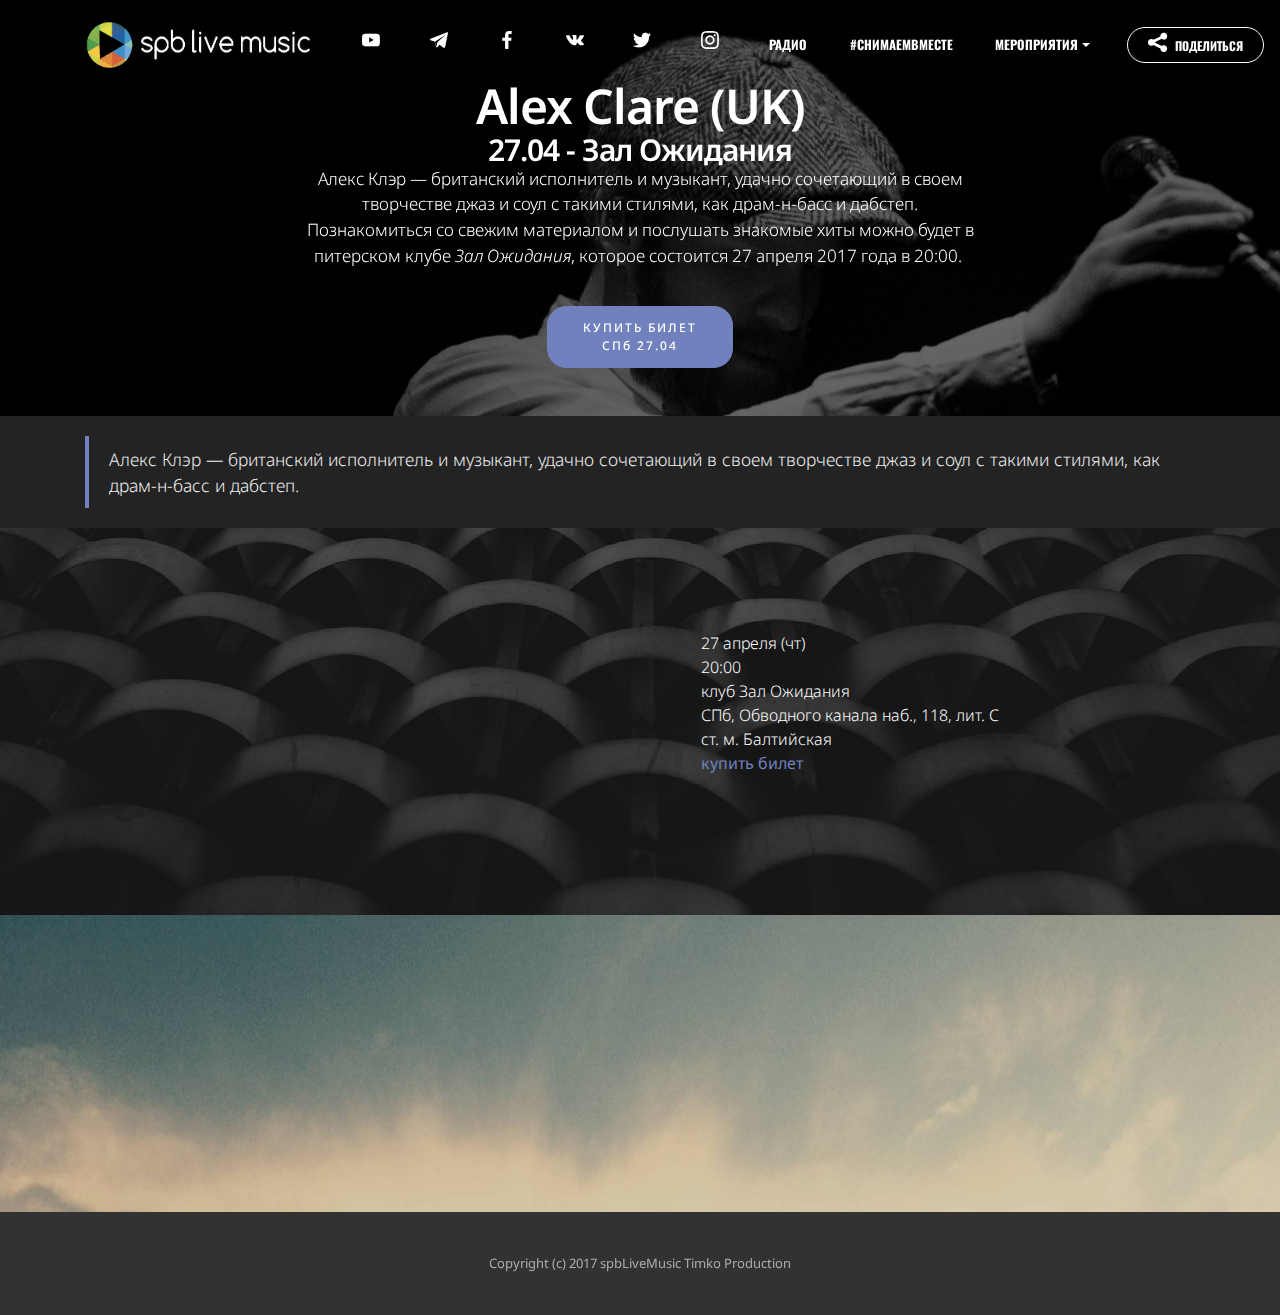
==== commit 25382952: "create github pages" ====
--- a/alex-clare.html
+++ b/alex-clare.html
@@ -73,7 +73,7 @@
 
 </section>
 
-<section class="engine"><a rel="external" href="https://mobirise.com">Web Page Creator</a></section><section class="mbr-section article mbr-parallax-background mbr-after-navbar" id="msg-box3-2v" style="background-image: url(assets/images/alex-clare-2000x1125.jpg); padding-top: 80px; padding-bottom: 40px;">
+<section class="engine"><a rel="external" href="https://mobirise.com">Mobirise Web Site Creator</a></section><section class="mbr-section article mbr-parallax-background mbr-after-navbar" id="msg-box3-2v" style="background-image: url(assets/images/alex-clare-2000x1125.jpg); padding-top: 80px; padding-bottom: 40px;">
 
     <div class="mbr-overlay" style="opacity: 0.6; background-color: rgb(0, 0, 0);">
     </div>
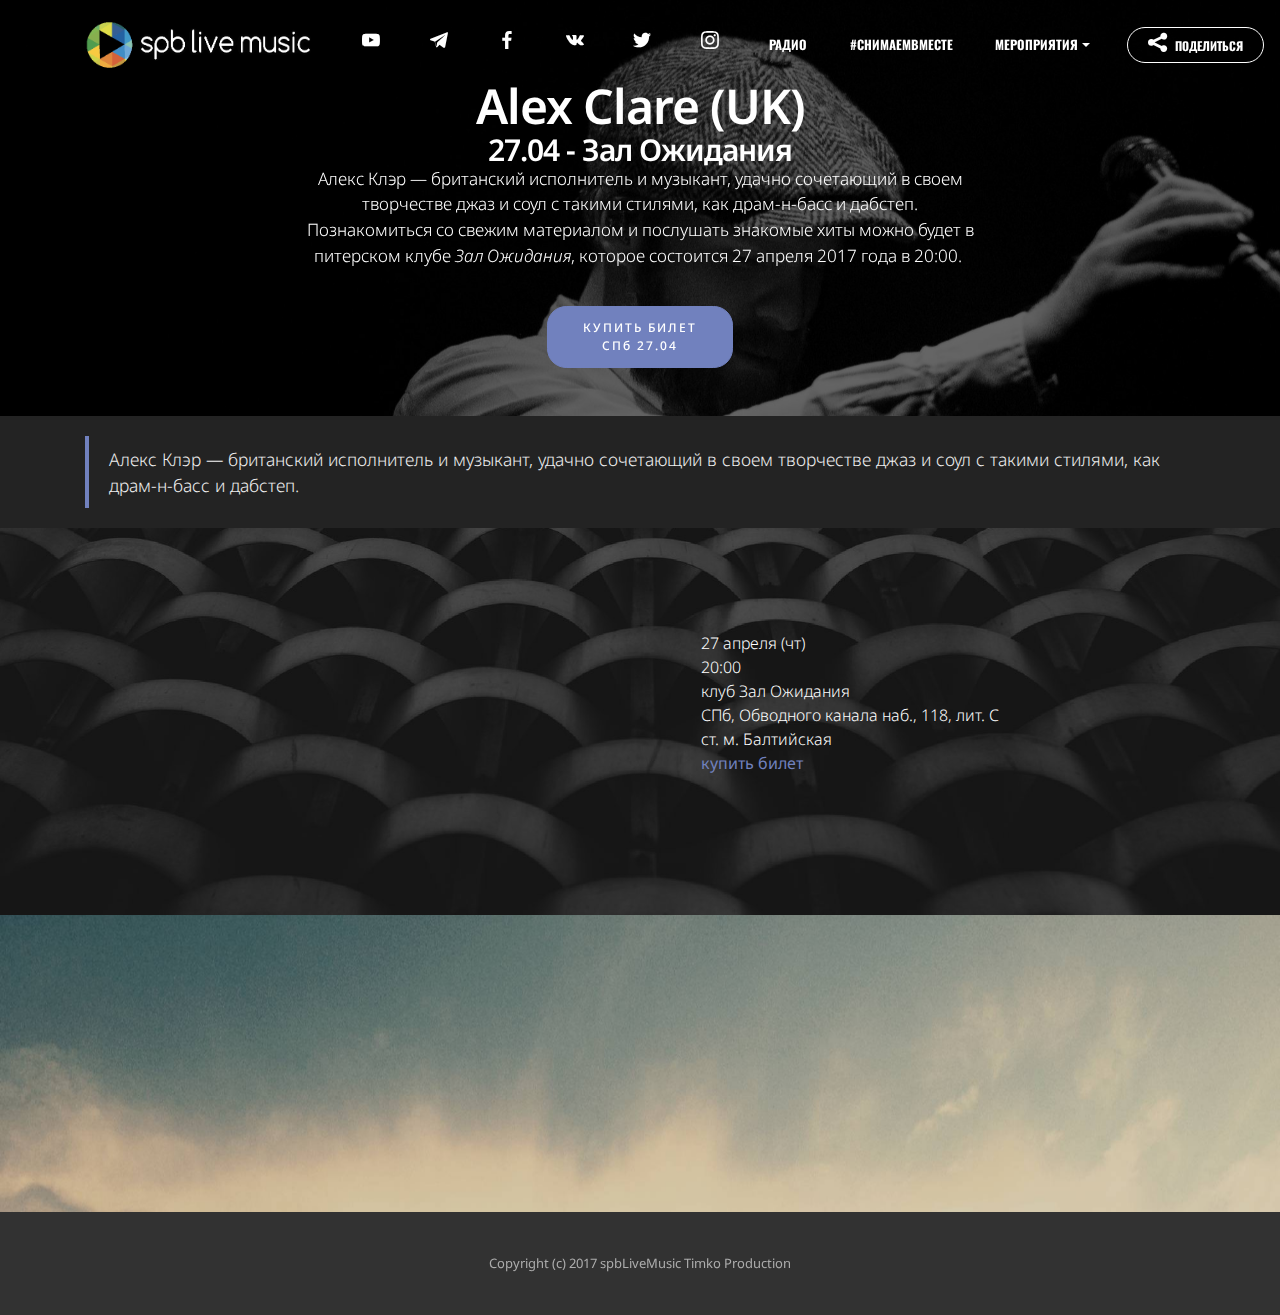
==== commit 6a693f14: "create github pages" ====
--- a/alex-clare.html
+++ b/alex-clare.html
@@ -60,7 +60,7 @@
                         <div class="hamburger-icon"></div>
                     </button>
 
-                    <ul class="nav-dropdown collapse pull-xs-right nav navbar-nav navbar-toggleable-sm" id="exCollapsingNavbar"><li class="nav-item"><a class="nav-link link" href="https://www.youtube.com/channel/UCCY2X1tJ2CCzSnLNsXWW21g" aria-expanded="false" target="_blank"><span class="socicon socicon-youtube mbr-iconfont mbr-iconfont-btn"></span></a></li><li class="nav-item"><a class="nav-link link" href="https://t.me/spbLiveMusic" aria-expanded="false" target="_blank"><span class="socicon socicon-telegram mbr-iconfont mbr-iconfont-btn"></span></a></li><li class="nav-item"><a class="nav-link link" href="https://www.facebook.com/spbLiveMusic/" aria-expanded="false" target="_blank"><span class="socicon socicon-facebook mbr-iconfont mbr-iconfont-btn"></span></a></li><li class="nav-item"><a class="nav-link link" href="https://vk.com/spblivemusicru" aria-expanded="false" target="_blank"><span class="socicon socicon-vkontakte mbr-iconfont mbr-iconfont-btn"></span></a></li><li class="nav-item"><a class="nav-link link" href="https://twitter.com/SpbLiveMusic" aria-expanded="false" target="_blank"><span class="socicon socicon-twitter mbr-iconfont mbr-iconfont-btn"></span></a></li><li class="nav-item"><a class="nav-link link" href="https://instagram.com/spbLiveMusic" aria-expanded="false" target="_blank"><span class="socicon socicon-instagram mbr-iconfont mbr-iconfont-btn"></span></a></li><li class="nav-item"><a class="nav-link link" href="https://spblivemusic.ru/radio" aria-expanded="false" target="_blank">РАДИО</a></li><li class="nav-item"><a class="nav-link link" href="index.html#msg-box5-3h" aria-expanded="false">#СНИМАЕМВМЕСТЕ</a></li><li class="nav-item dropdown open"><a class="nav-link link dropdown-toggle" href="" aria-expanded="true" data-toggle="dropdown-submenu">МЕРОПРИЯТИЯ</a><div class="dropdown-menu"><a class="dropdown-item" href="royksopp.html" aria-expanded="false"><p>RÖYKSOPP - 17.06 (СБ, МСК)</p></a><a class="dropdown-item" href="torba-na-kruche.html" aria-expanded="false"><p>ТОРБА-НА-КРУЧЕ - 22.06 (ЧТ)</p></a><a class="dropdown-item" href="raised-by-swans.html" aria-expanded="false"><p>RAISED BY SWANS (CANADA)</p></a><br></div></li><li class="nav-item nav-btn"><a class="nav-link btn btn-white btn-white-outline" href="#bottom"><span class="socicon socicon-sharethis mbr-iconfont mbr-iconfont-btn"></span>ПОДЕЛИТЬСЯ</a></li></ul>
+                    <ul class="nav-dropdown collapse pull-xs-right nav navbar-nav navbar-toggleable-sm" id="exCollapsingNavbar"><li class="nav-item"><a class="nav-link link" href="https://www.youtube.com/channel/UCCY2X1tJ2CCzSnLNsXWW21g" aria-expanded="false" target="_blank"><span class="socicon socicon-youtube mbr-iconfont mbr-iconfont-btn"></span></a></li><li class="nav-item"><a class="nav-link link" href="https://t.me/spbLiveMusic" aria-expanded="false" target="_blank"><span class="socicon socicon-telegram mbr-iconfont mbr-iconfont-btn"></span></a></li><li class="nav-item"><a class="nav-link link" href="https://www.facebook.com/spbLiveMusic/" aria-expanded="false" target="_blank"><span class="socicon socicon-facebook mbr-iconfont mbr-iconfont-btn"></span></a></li><li class="nav-item"><a class="nav-link link" href="https://vk.com/spblivemusicru" aria-expanded="false" target="_blank"><span class="socicon socicon-vkontakte mbr-iconfont mbr-iconfont-btn"></span></a></li><li class="nav-item"><a class="nav-link link" href="https://twitter.com/SpbLiveMusic" aria-expanded="false" target="_blank"><span class="socicon socicon-twitter mbr-iconfont mbr-iconfont-btn"></span></a></li><li class="nav-item"><a class="nav-link link" href="https://instagram.com/spbLiveMusic" aria-expanded="false" target="_blank"><span class="socicon socicon-instagram mbr-iconfont mbr-iconfont-btn"></span></a></li><li class="nav-item"><a class="nav-link link" href="https://spblivemusic.ru/radio" aria-expanded="false" target="_blank">РАДИО</a></li><li class="nav-item"><a class="nav-link link" href="index.html#msg-box5-3h" aria-expanded="false">#СНИМАЕМВМЕСТЕ</a></li><li class="nav-item dropdown open"><a class="nav-link link dropdown-toggle" href="" aria-expanded="true" data-toggle="dropdown-submenu">МЕРОПРИЯТИЯ</a><div class="dropdown-menu"><a class="dropdown-item" href="royksopp.html" aria-expanded="false"><p>RÖYKSOPP - 17.06 (СБ, МСК)</p></a><a class="dropdown-item" href="torba-na-kruche.html" aria-expanded="false"><p>ТОРБА-НА-КРУЧЕ - 22.06 (ЧТ)</p></a><a class="dropdown-item" href="shiva.html" aria-expanded="false">ШИВА - 29.06 (ЧТ, FREE)</a><a class="dropdown-item" href="fest.html" aria-expanded="false">Bilbao BBK Live - 6-8.07 (ФЕСТ, ИСПАНИЯ)</a><a class="dropdown-item" href="raised-by-swans.html" aria-expanded="false"><p>RAISED BY SWANS (CANADA)</p></a><br></div></li><li class="nav-item nav-btn"><a class="nav-link btn btn-white btn-white-outline" href="#bottom"><span class="socicon socicon-sharethis mbr-iconfont mbr-iconfont-btn"></span>ПОДЕЛИТЬСЯ</a></li></ul>
                     <button hidden="" class="navbar-toggler navbar-close" type="button" data-toggle="collapse" data-target="#exCollapsingNavbar">
                         <div class="close-icon"></div>
                     </button>
@@ -73,7 +73,7 @@
 
 </section>
 
-<section class="engine"><a rel="external" href="https://mobirise.com">Mobirise Web Site Creator</a></section><section class="mbr-section article mbr-parallax-background mbr-after-navbar" id="msg-box3-2v" style="background-image: url(assets/images/alex-clare-2000x1125.jpg); padding-top: 80px; padding-bottom: 40px;">
+<section class="engine"><a rel="external" href="https://mobirise.com">https://mobirise.com/</a></section><section class="mbr-section article mbr-parallax-background mbr-after-navbar" id="msg-box3-2v" style="background-image: url(assets/images/alex-clare-2000x1125.jpg); padding-top: 80px; padding-bottom: 40px;">
 
     <div class="mbr-overlay" style="opacity: 0.6; background-color: rgb(0, 0, 0);">
     </div>
--- a/assets/mobirise/css/mbr-additional.css
+++ b/assets/mobirise/css/mbr-additional.css
@@ -1380,3 +1380,189 @@
 #social-buttons1-3m .mbr-section-title {
   font-size: 36px;
 }
+
+
+#msg-box3-3n .mbr-section-title,
+#msg-box3-3n p {
+  color: #000;
+}
+#msg-box3-3n .mbr-section-title {
+  color: #ffffff;
+}
+#msg-box3-3n .lead P {
+  color: #ffffff;
+}
+#msg-box3-3n .mbr-section-title DIV {
+  font-size: 30px;
+}
+#menu-3o .hide-buttons .nav-btn {
+  display: none !important;
+}
+#menu-3o .navbar-caption {
+  color: #ffffff;
+}
+#menu-3o .navbar-toggler {
+  color: #ffffff;
+}
+#menu-3o .close-icon::before,
+#menu-3o .close-icon::after {
+  background-color: #ffffff;
+}
+#menu-3o .link,
+#menu-3o .dropdown-item {
+  color: #ffffff;
+  font-family: 'Oswald', sans-serif;
+}
+#menu-3o .link {
+  font-size: 0.8rem;
+}
+#menu-3o .dropdown-item,
+#menu-3o .nav-dropdown-sm .link {
+  font-size: 0.866rem;
+}
+#menu-3o .link:hover,
+#menu-3o .dropdown-item:hover,
+#menu-3o .link:focus,
+#menu-3o .dropdown-item:focus {
+  color: #7181be;
+}
+#menu-3o .link[aria-expanded="true"],
+#menu-3o .dropdown-menu {
+  background: #000000;
+}
+#menu-3o .nav-dropdown-sm .link:focus,
+#menu-3o .nav-dropdown-sm .link:hover,
+#menu-3o .nav-dropdown-sm .dropdown-item:focus,
+#menu-3o .nav-dropdown-sm .dropdown-item:hover {
+  background: #000000!important;
+}
+#menu-3o .navbar,
+#menu-3o .nav-dropdown-sm,
+#menu-3o .nav-dropdown-sm .link[aria-expanded="true"],
+#menu-3o .nav-dropdown-sm .dropdown-menu {
+  background: #000000;
+}
+#menu-3o .bg-color.transparent .link {
+  color: #ffffff;
+  transition: none;
+}
+#menu-3o .bg-color.transparent.opened .link {
+  transition: color 0.2s ease-in-out;
+}
+#menu-3o .bg-color.transparent.opened .link:hover,
+#menu-3o .bg-color.transparent.opened .link:focus {
+  color: #7181be;
+}
+#menu-3o .link[aria-expanded="true"],
+#menu-3o .dropdown-item[aria-expanded="true"] {
+  color: #7181be!important;
+}
+#menu-3o .btn {
+  font-size: 12px;
+  font-family: 'Oswald', sans-serif;
+}
+#msg-box5-3q P {
+  text-align: left;
+  color: #ffffff;
+  font-size: 16px;
+}
+#msg-box5-3q H3 {
+  text-align: center;
+  color: #efefef;
+}
+#social-buttons1-3r .mbr-section-title {
+  font-size: 36px;
+}
+
+
+#msg-box3-3s .mbr-section-title,
+#msg-box3-3s p {
+  color: #000;
+}
+#msg-box3-3s .mbr-section-title {
+  color: #ffffff;
+}
+#msg-box3-3s .lead P {
+  color: #ffffff;
+}
+#msg-box3-3s .mbr-section-title DIV {
+  font-size: 30px;
+}
+#menu-3t .hide-buttons .nav-btn {
+  display: none !important;
+}
+#menu-3t .navbar-caption {
+  color: #ffffff;
+}
+#menu-3t .navbar-toggler {
+  color: #ffffff;
+}
+#menu-3t .close-icon::before,
+#menu-3t .close-icon::after {
+  background-color: #ffffff;
+}
+#menu-3t .link,
+#menu-3t .dropdown-item {
+  color: #ffffff;
+  font-family: 'Oswald', sans-serif;
+}
+#menu-3t .link {
+  font-size: 0.8rem;
+}
+#menu-3t .dropdown-item,
+#menu-3t .nav-dropdown-sm .link {
+  font-size: 0.866rem;
+}
+#menu-3t .link:hover,
+#menu-3t .dropdown-item:hover,
+#menu-3t .link:focus,
+#menu-3t .dropdown-item:focus {
+  color: #7181be;
+}
+#menu-3t .link[aria-expanded="true"],
+#menu-3t .dropdown-menu {
+  background: #000000;
+}
+#menu-3t .nav-dropdown-sm .link:focus,
+#menu-3t .nav-dropdown-sm .link:hover,
+#menu-3t .nav-dropdown-sm .dropdown-item:focus,
+#menu-3t .nav-dropdown-sm .dropdown-item:hover {
+  background: #000000!important;
+}
+#menu-3t .navbar,
+#menu-3t .nav-dropdown-sm,
+#menu-3t .nav-dropdown-sm .link[aria-expanded="true"],
+#menu-3t .nav-dropdown-sm .dropdown-menu {
+  background: #000000;
+}
+#menu-3t .bg-color.transparent .link {
+  color: #ffffff;
+  transition: none;
+}
+#menu-3t .bg-color.transparent.opened .link {
+  transition: color 0.2s ease-in-out;
+}
+#menu-3t .bg-color.transparent.opened .link:hover,
+#menu-3t .bg-color.transparent.opened .link:focus {
+  color: #7181be;
+}
+#menu-3t .link[aria-expanded="true"],
+#menu-3t .dropdown-item[aria-expanded="true"] {
+  color: #7181be!important;
+}
+#menu-3t .btn {
+  font-size: 12px;
+  font-family: 'Oswald', sans-serif;
+}
+#msg-box5-3v P {
+  text-align: left;
+  color: #ffffff;
+  font-size: 16px;
+}
+#msg-box5-3v H3 {
+  text-align: center;
+  color: #efefef;
+}
+#social-buttons1-3w .mbr-section-title {
+  font-size: 36px;
+}
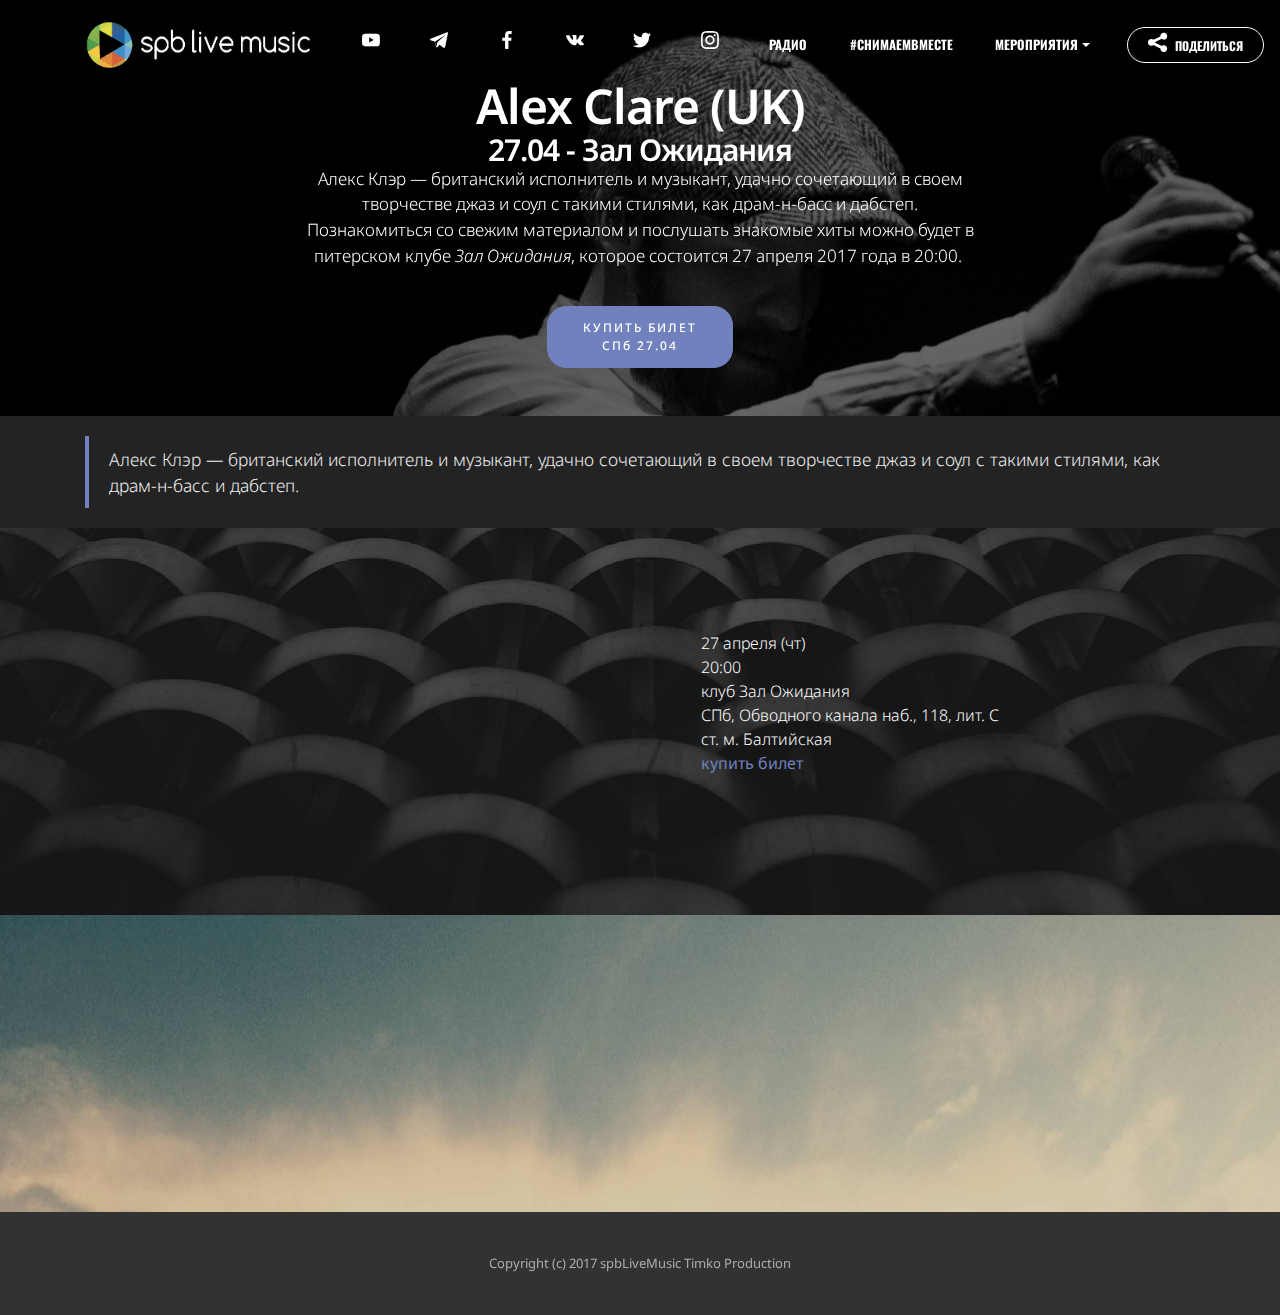
==== commit e0b3f917: "create github pages" ====
--- a/alex-clare.html
+++ b/alex-clare.html
@@ -73,7 +73,7 @@
 
 </section>
 
-<section class="engine"><a rel="external" href="https://mobirise.com">https://mobirise.com/</a></section><section class="mbr-section article mbr-parallax-background mbr-after-navbar" id="msg-box3-2v" style="background-image: url(assets/images/alex-clare-2000x1125.jpg); padding-top: 80px; padding-bottom: 40px;">
+<section class="engine"><a rel="external" href="https://mobirise.com">Mobirise Web Site Builder</a></section><section class="mbr-section article mbr-parallax-background mbr-after-navbar" id="msg-box3-2v" style="background-image: url(assets/images/alex-clare-2000x1125.jpg); padding-top: 80px; padding-bottom: 40px;">
 
     <div class="mbr-overlay" style="opacity: 0.6; background-color: rgb(0, 0, 0);">
     </div>
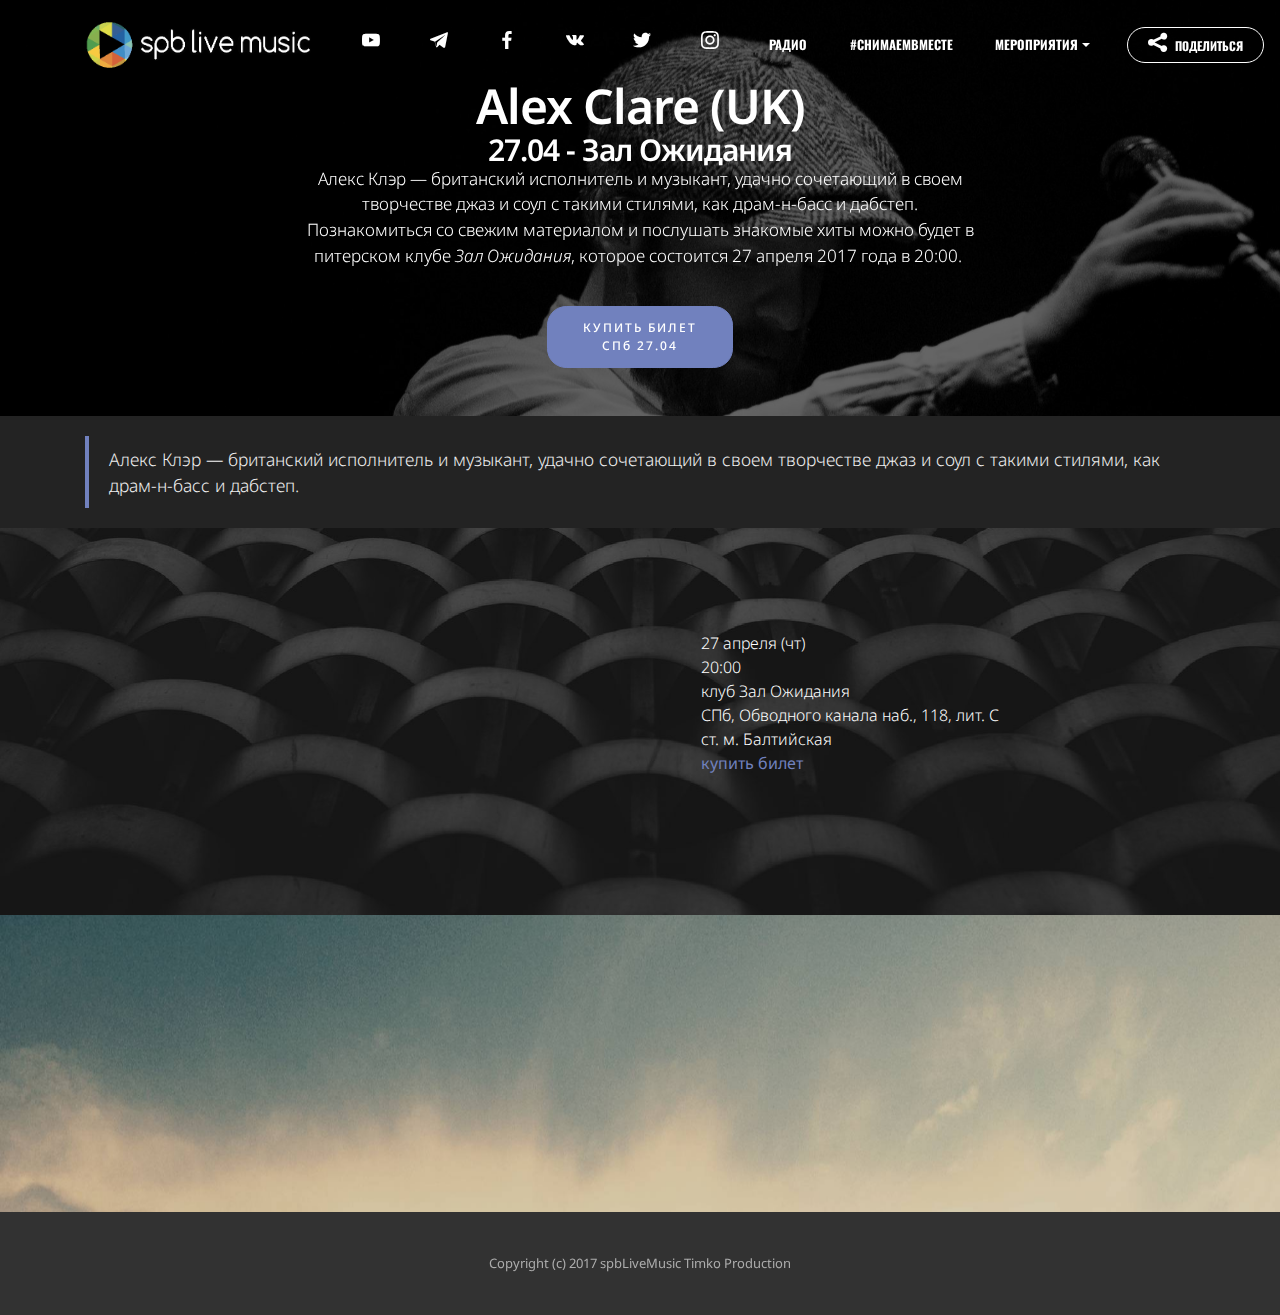
==== commit e5c3a23f: "create github pages" ====
--- a/alex-clare.html
+++ b/alex-clare.html
@@ -60,7 +60,7 @@
                         <div class="hamburger-icon"></div>
                     </button>
 
-                    <ul class="nav-dropdown collapse pull-xs-right nav navbar-nav navbar-toggleable-sm" id="exCollapsingNavbar"><li class="nav-item"><a class="nav-link link" href="https://www.youtube.com/channel/UCCY2X1tJ2CCzSnLNsXWW21g" aria-expanded="false" target="_blank"><span class="socicon socicon-youtube mbr-iconfont mbr-iconfont-btn"></span></a></li><li class="nav-item"><a class="nav-link link" href="https://t.me/spbLiveMusic" aria-expanded="false" target="_blank"><span class="socicon socicon-telegram mbr-iconfont mbr-iconfont-btn"></span></a></li><li class="nav-item"><a class="nav-link link" href="https://www.facebook.com/spbLiveMusic/" aria-expanded="false" target="_blank"><span class="socicon socicon-facebook mbr-iconfont mbr-iconfont-btn"></span></a></li><li class="nav-item"><a class="nav-link link" href="https://vk.com/spblivemusicru" aria-expanded="false" target="_blank"><span class="socicon socicon-vkontakte mbr-iconfont mbr-iconfont-btn"></span></a></li><li class="nav-item"><a class="nav-link link" href="https://twitter.com/SpbLiveMusic" aria-expanded="false" target="_blank"><span class="socicon socicon-twitter mbr-iconfont mbr-iconfont-btn"></span></a></li><li class="nav-item"><a class="nav-link link" href="https://instagram.com/spbLiveMusic" aria-expanded="false" target="_blank"><span class="socicon socicon-instagram mbr-iconfont mbr-iconfont-btn"></span></a></li><li class="nav-item"><a class="nav-link link" href="https://spblivemusic.ru/radio" aria-expanded="false" target="_blank">РАДИО</a></li><li class="nav-item"><a class="nav-link link" href="index.html#msg-box5-3h" aria-expanded="false">#СНИМАЕМВМЕСТЕ</a></li><li class="nav-item dropdown open"><a class="nav-link link dropdown-toggle" href="" aria-expanded="true" data-toggle="dropdown-submenu">МЕРОПРИЯТИЯ</a><div class="dropdown-menu"><a class="dropdown-item" href="royksopp.html" aria-expanded="false"><p>RÖYKSOPP - 17.06 (СБ, МСК)</p></a><a class="dropdown-item" href="torba-na-kruche.html" aria-expanded="false"><p>ТОРБА-НА-КРУЧЕ - 22.06 (ЧТ)</p></a><a class="dropdown-item" href="shiva.html" aria-expanded="false">ШИВА - 29.06 (ЧТ, FREE)</a><a class="dropdown-item" href="fest.html" aria-expanded="false">Bilbao BBK Live - 6-8.07 (ФЕСТ, ИСПАНИЯ)</a><a class="dropdown-item" href="raised-by-swans.html" aria-expanded="false"><p>RAISED BY SWANS (CANADA)</p></a><br></div></li><li class="nav-item nav-btn"><a class="nav-link btn btn-white btn-white-outline" href="#bottom"><span class="socicon socicon-sharethis mbr-iconfont mbr-iconfont-btn"></span>ПОДЕЛИТЬСЯ</a></li></ul>
+                    <ul class="nav-dropdown collapse pull-xs-right nav navbar-nav navbar-toggleable-sm" id="exCollapsingNavbar"><li class="nav-item"><a class="nav-link link" href="https://www.youtube.com/channel/UCCY2X1tJ2CCzSnLNsXWW21g" aria-expanded="false" target="_blank"><span class="socicon socicon-youtube mbr-iconfont mbr-iconfont-btn"></span></a></li><li class="nav-item"><a class="nav-link link" href="https://t.me/spbLiveMusic" aria-expanded="false" target="_blank"><span class="socicon socicon-telegram mbr-iconfont mbr-iconfont-btn"></span></a></li><li class="nav-item"><a class="nav-link link" href="https://www.facebook.com/spbLiveMusic/" aria-expanded="false" target="_blank"><span class="socicon socicon-facebook mbr-iconfont mbr-iconfont-btn"></span></a></li><li class="nav-item"><a class="nav-link link" href="https://vk.com/spblivemusicru" aria-expanded="false" target="_blank"><span class="socicon socicon-vkontakte mbr-iconfont mbr-iconfont-btn"></span></a></li><li class="nav-item"><a class="nav-link link" href="https://twitter.com/SpbLiveMusic" aria-expanded="false" target="_blank"><span class="socicon socicon-twitter mbr-iconfont mbr-iconfont-btn"></span></a></li><li class="nav-item"><a class="nav-link link" href="https://instagram.com/spbLiveMusic" aria-expanded="false" target="_blank"><span class="socicon socicon-instagram mbr-iconfont mbr-iconfont-btn"></span></a></li><li class="nav-item"><a class="nav-link link" href="https://spblivemusic.ru/radio" aria-expanded="false" target="_blank">РАДИО</a></li><li class="nav-item"><a class="nav-link link" href="index.html#msg-box5-3h" aria-expanded="false">#СНИМАЕМВМЕСТЕ</a></li><li class="nav-item dropdown"><a class="nav-link link dropdown-toggle" href="" aria-expanded="false" data-toggle="dropdown-submenu">МЕРОПРИЯТИЯ</a><div class="dropdown-menu"><a class="dropdown-item" href="royksopp.html" aria-expanded="false"><p>RÖYKSOPP - 17.06 (СБ, МСК)</p></a><a class="dropdown-item" href="torba-na-kruche.html" aria-expanded="false"><p>ТОРБА-НА-КРУЧЕ - 22.06 (ЧТ)</p></a><a class="dropdown-item" href="shiva.html" aria-expanded="false">ШИВА - 29.06 (ЧТ, FREE)</a><a class="dropdown-item" href="fest.html" aria-expanded="false">Bilbao BBK Live - 6-8.07 (ФЕСТ, ИСПАНИЯ)</a><a class="dropdown-item" href="raised-by-swans.html" aria-expanded="false"><p>RAISED BY SWANS (CANADA)</p></a><br></div></li><li class="nav-item nav-btn"><a class="nav-link btn btn-white btn-white-outline" href="#bottom"><span class="socicon socicon-sharethis mbr-iconfont mbr-iconfont-btn"></span>ПОДЕЛИТЬСЯ</a></li></ul>
                     <button hidden="" class="navbar-toggler navbar-close" type="button" data-toggle="collapse" data-target="#exCollapsingNavbar">
                         <div class="close-icon"></div>
                     </button>
@@ -73,7 +73,7 @@
 
 </section>
 
-<section class="engine"><a rel="external" href="https://mobirise.com">Mobirise Web Site Builder</a></section><section class="mbr-section article mbr-parallax-background mbr-after-navbar" id="msg-box3-2v" style="background-image: url(assets/images/alex-clare-2000x1125.jpg); padding-top: 80px; padding-bottom: 40px;">
+<section class="engine"><a rel="external" href="https://mobirise.com">Mobirise</a></section><section class="mbr-section article mbr-parallax-background mbr-after-navbar" id="msg-box3-2v" style="background-image: url(assets/images/alex-clare-2000x1125.jpg); padding-top: 80px; padding-bottom: 40px;">
 
     <div class="mbr-overlay" style="opacity: 0.6; background-color: rgb(0, 0, 0);">
     </div>
